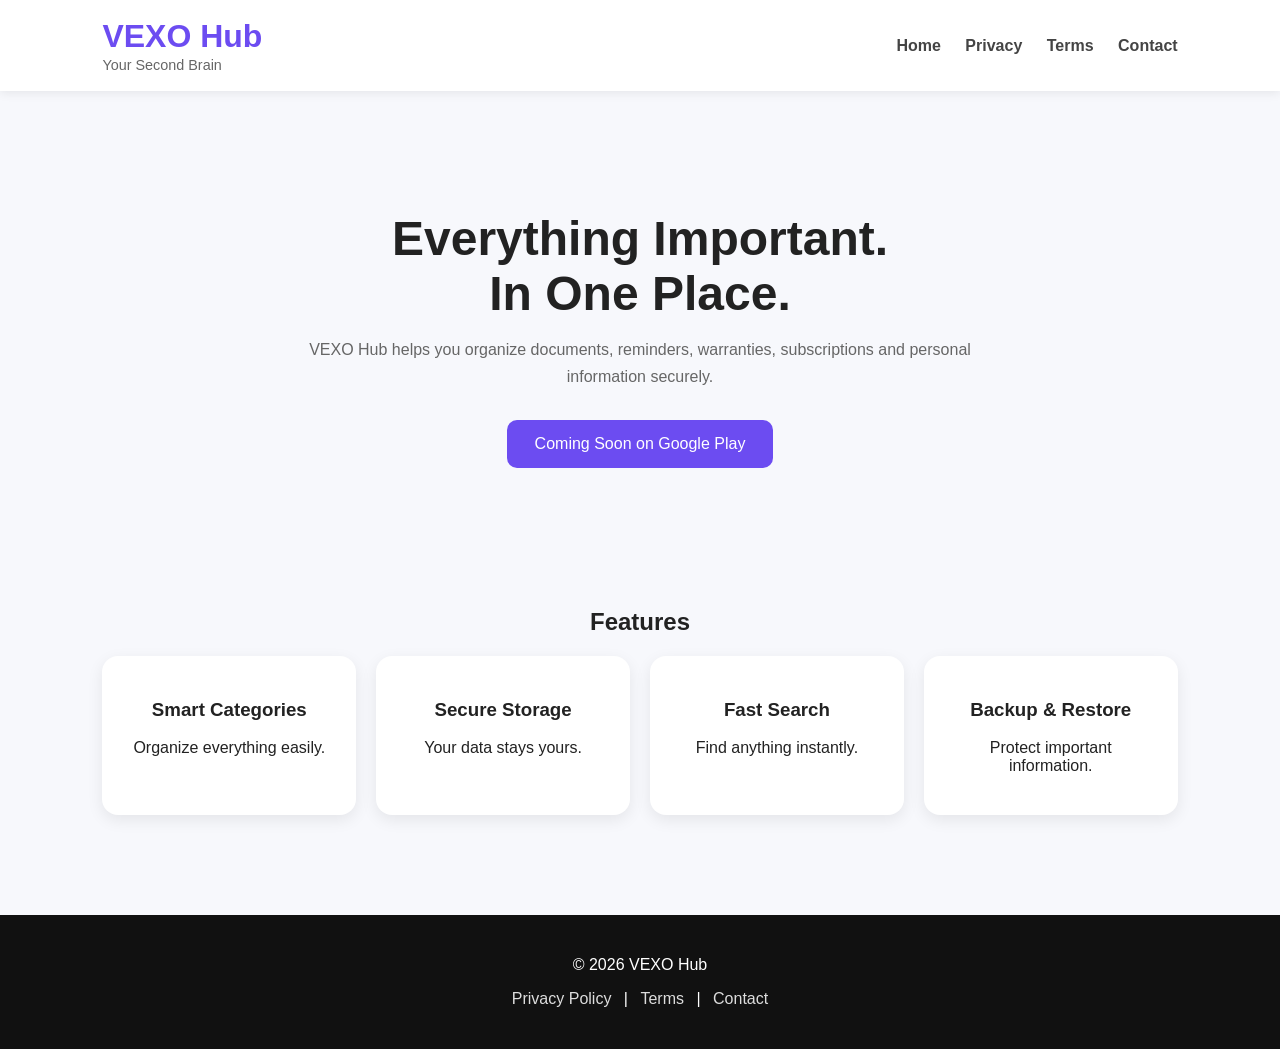
==== index.html @ 318adb02 "Add files via upload" ====
<!DOCTYPE html>
<html lang="en"><head>
<meta charset="UTF-8"><meta name="viewport" content="width=device-width, initial-scale=1.0">
<title>VEXO Hub</title>
<link rel="stylesheet" href="style.css">
</head><body>

<header>
<div class="logo"><h1>VEXO Hub</h1><p>Your Second Brain</p></div>
<nav>
<a href="index.html">Home</a>
<a href="privacy.html">Privacy</a>
<a href="terms.html">Terms</a>
<a href="contact.html">Contact</a>
</nav>
</header>


<section class="hero">
<h2>Everything Important.<br>In One Place.</h2>
<p>VEXO Hub helps you organize documents, reminders, warranties, subscriptions and personal information securely.</p>
<a class="button" href="#">Coming Soon on Google Play</a>
</section>
<section class="features">
<h2 style="text-align:center">Features</h2>
<div class="grid">
<div class="card"><h3>Smart Categories</h3><p>Organize everything easily.</p></div>
<div class="card"><h3>Secure Storage</h3><p>Your data stays yours.</p></div>
<div class="card"><h3>Fast Search</h3><p>Find anything instantly.</p></div>
<div class="card"><h3>Backup & Restore</h3><p>Protect important information.</p></div>
</div>
</section>


<footer>
<p>© 2026 VEXO Hub</p>
<p><a href="privacy.html">Privacy Policy</a> |
<a href="terms.html">Terms</a> |
<a href="contact.html">Contact</a></p>
</footer>

</body></html>
---- style.css ----
*{box-sizing:border-box}body{margin:0;font-family:Arial,sans-serif;background:#f7f8fc;color:#222}
header{display:flex;justify-content:space-between;align-items:center;padding:18px 8%;background:#fff;box-shadow:0 2px 10px rgba(0,0,0,.08);position:sticky;top:0}
.logo h1{margin:0;color:#6C4CF1}.logo p{margin:2px 0 0;color:#666;font-size:.9rem}
nav a{text-decoration:none;color:#444;margin-left:20px;font-weight:bold}
.hero{padding:80px 8%;text-align:center}
.hero h2,.hero h1{font-size:48px;margin-bottom:15px}
.hero p{max-width:720px;margin:auto;line-height:1.7;color:#666}
.button{display:inline-block;margin-top:30px;padding:15px 28px;background:#6C4CF1;color:#fff;text-decoration:none;border-radius:10px}
.features{padding:40px 8%}.grid{display:grid;grid-template-columns:repeat(auto-fit,minmax(220px,1fr));gap:20px}
.card{background:#fff;border-radius:16px;padding:24px;box-shadow:0 5px 16px rgba(0,0,0,.08);text-align:center}
footer{margin-top:60px;background:#111;color:#fff;text-align:center;padding:25px}
footer a{color:#ddd;text-decoration:none;margin:0 8px}
@media(max-width:700px){header{flex-direction:column}.hero h2,.hero h1{font-size:34px}nav{margin-top:10px}}
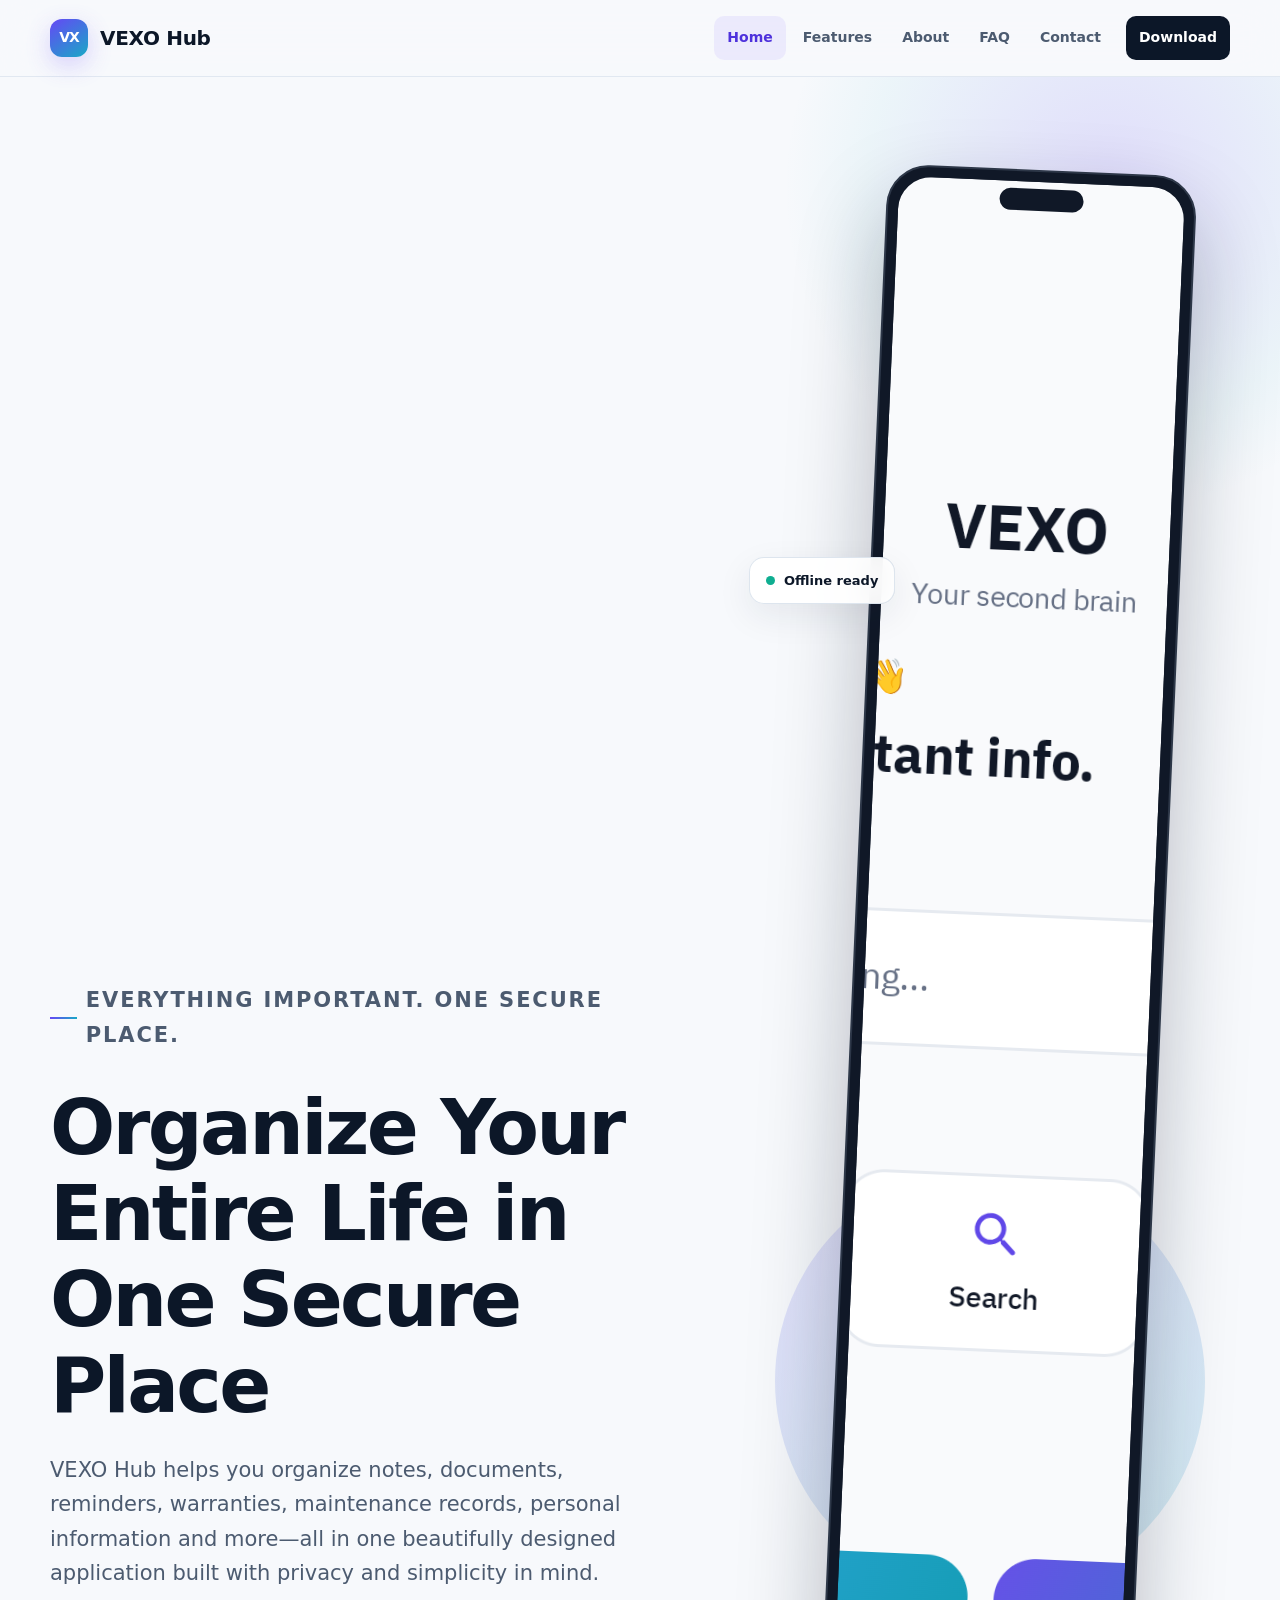
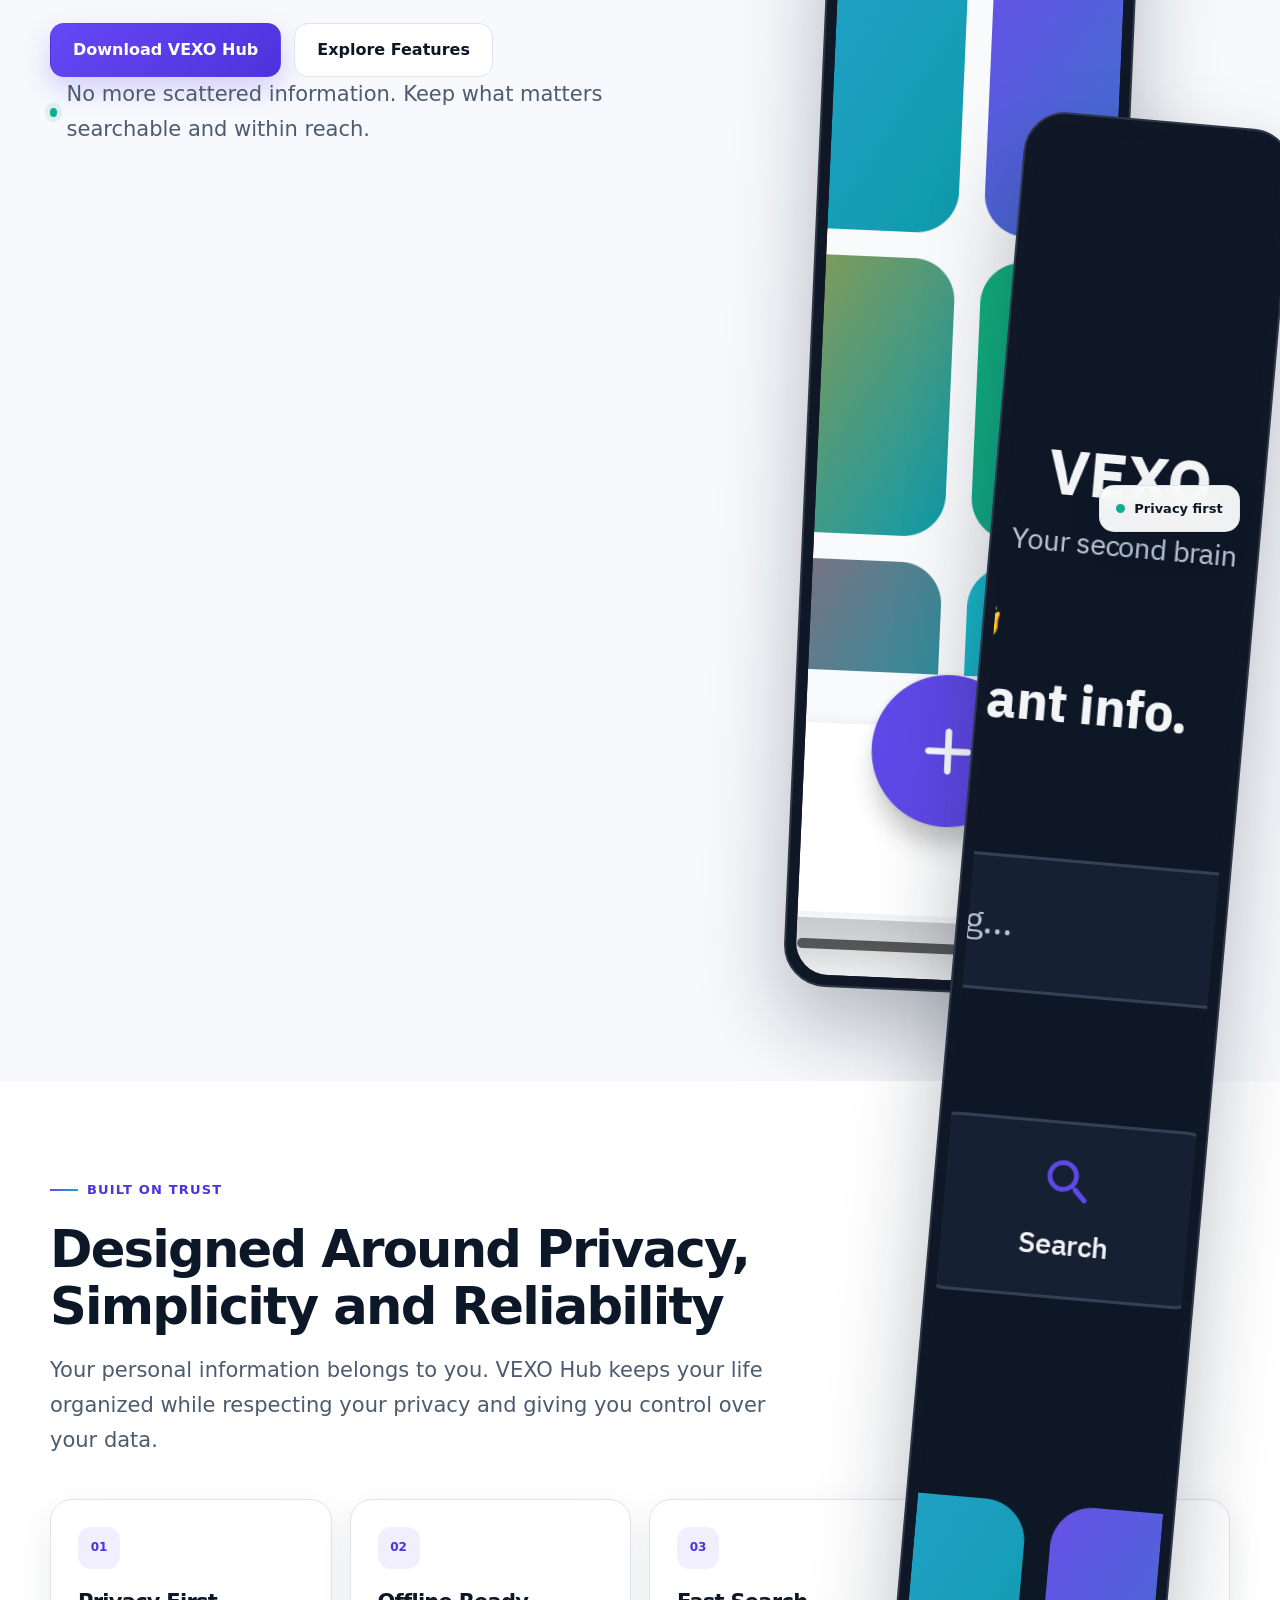
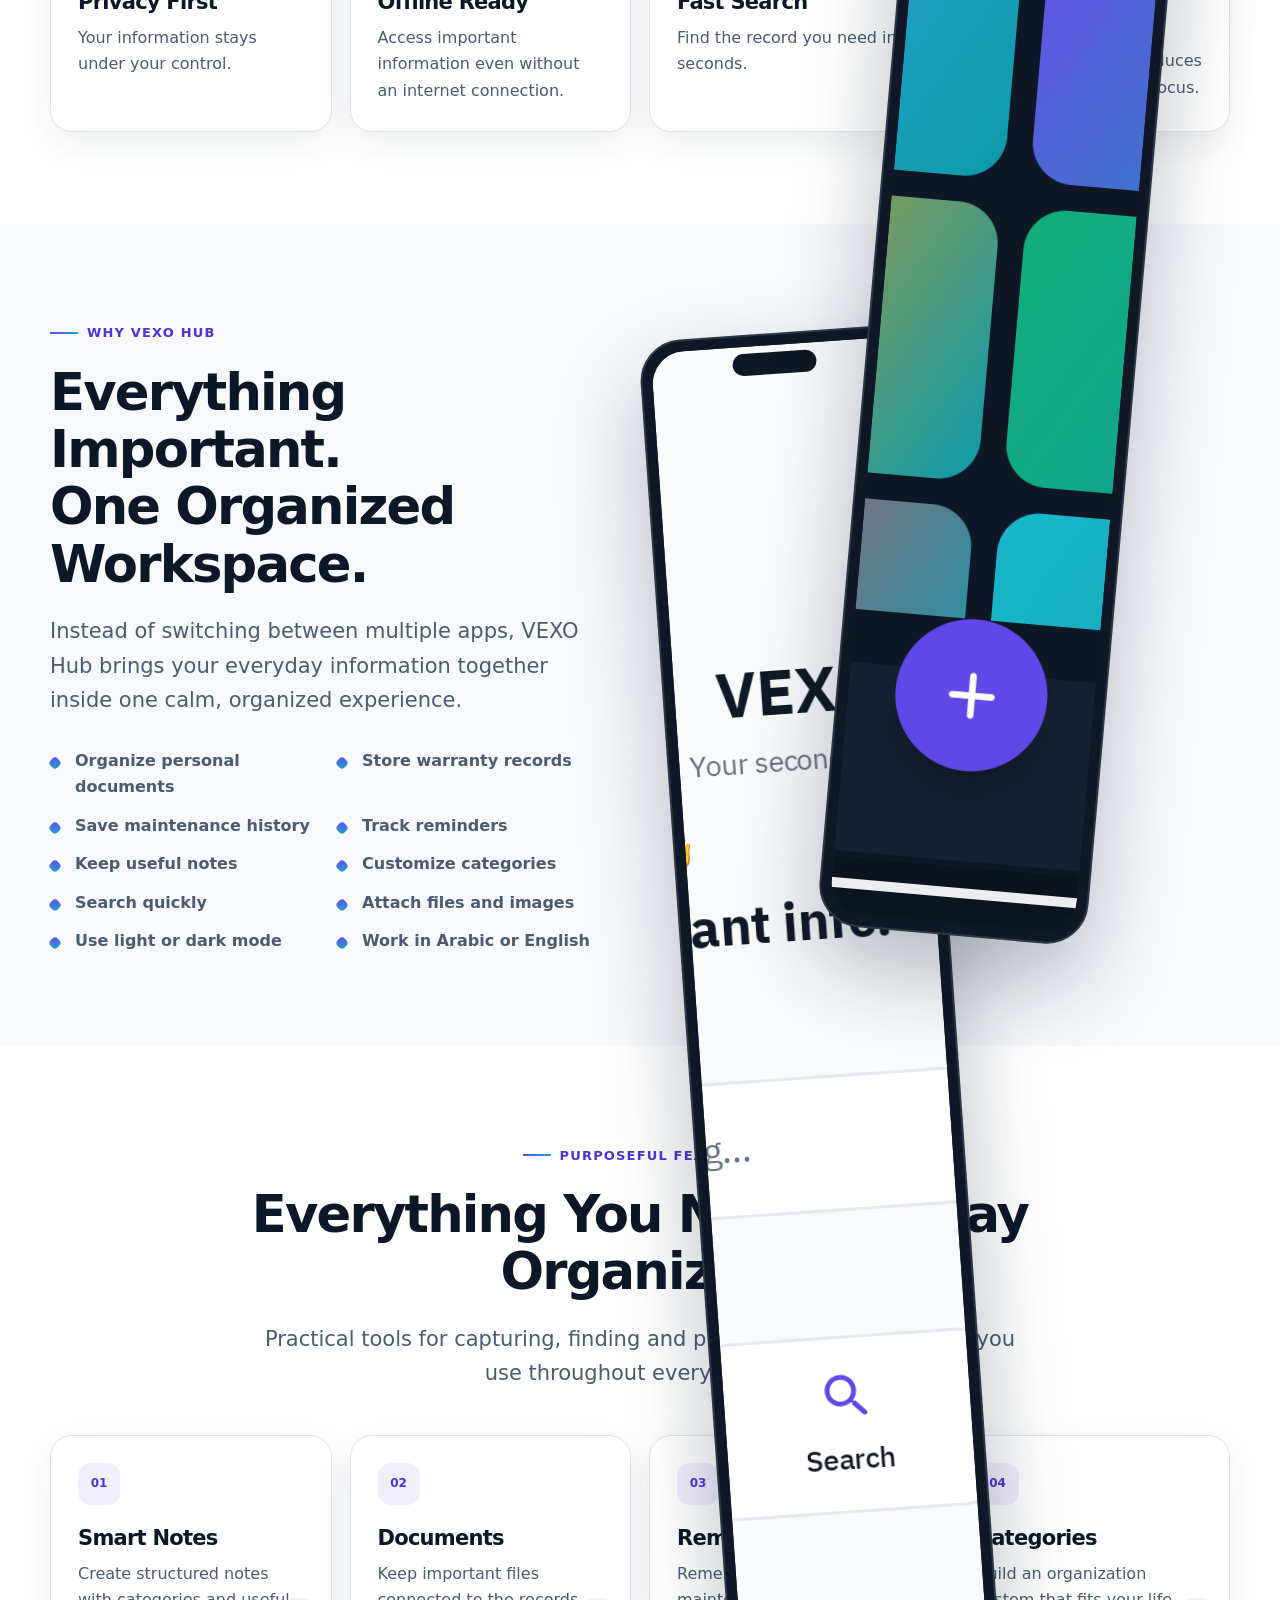
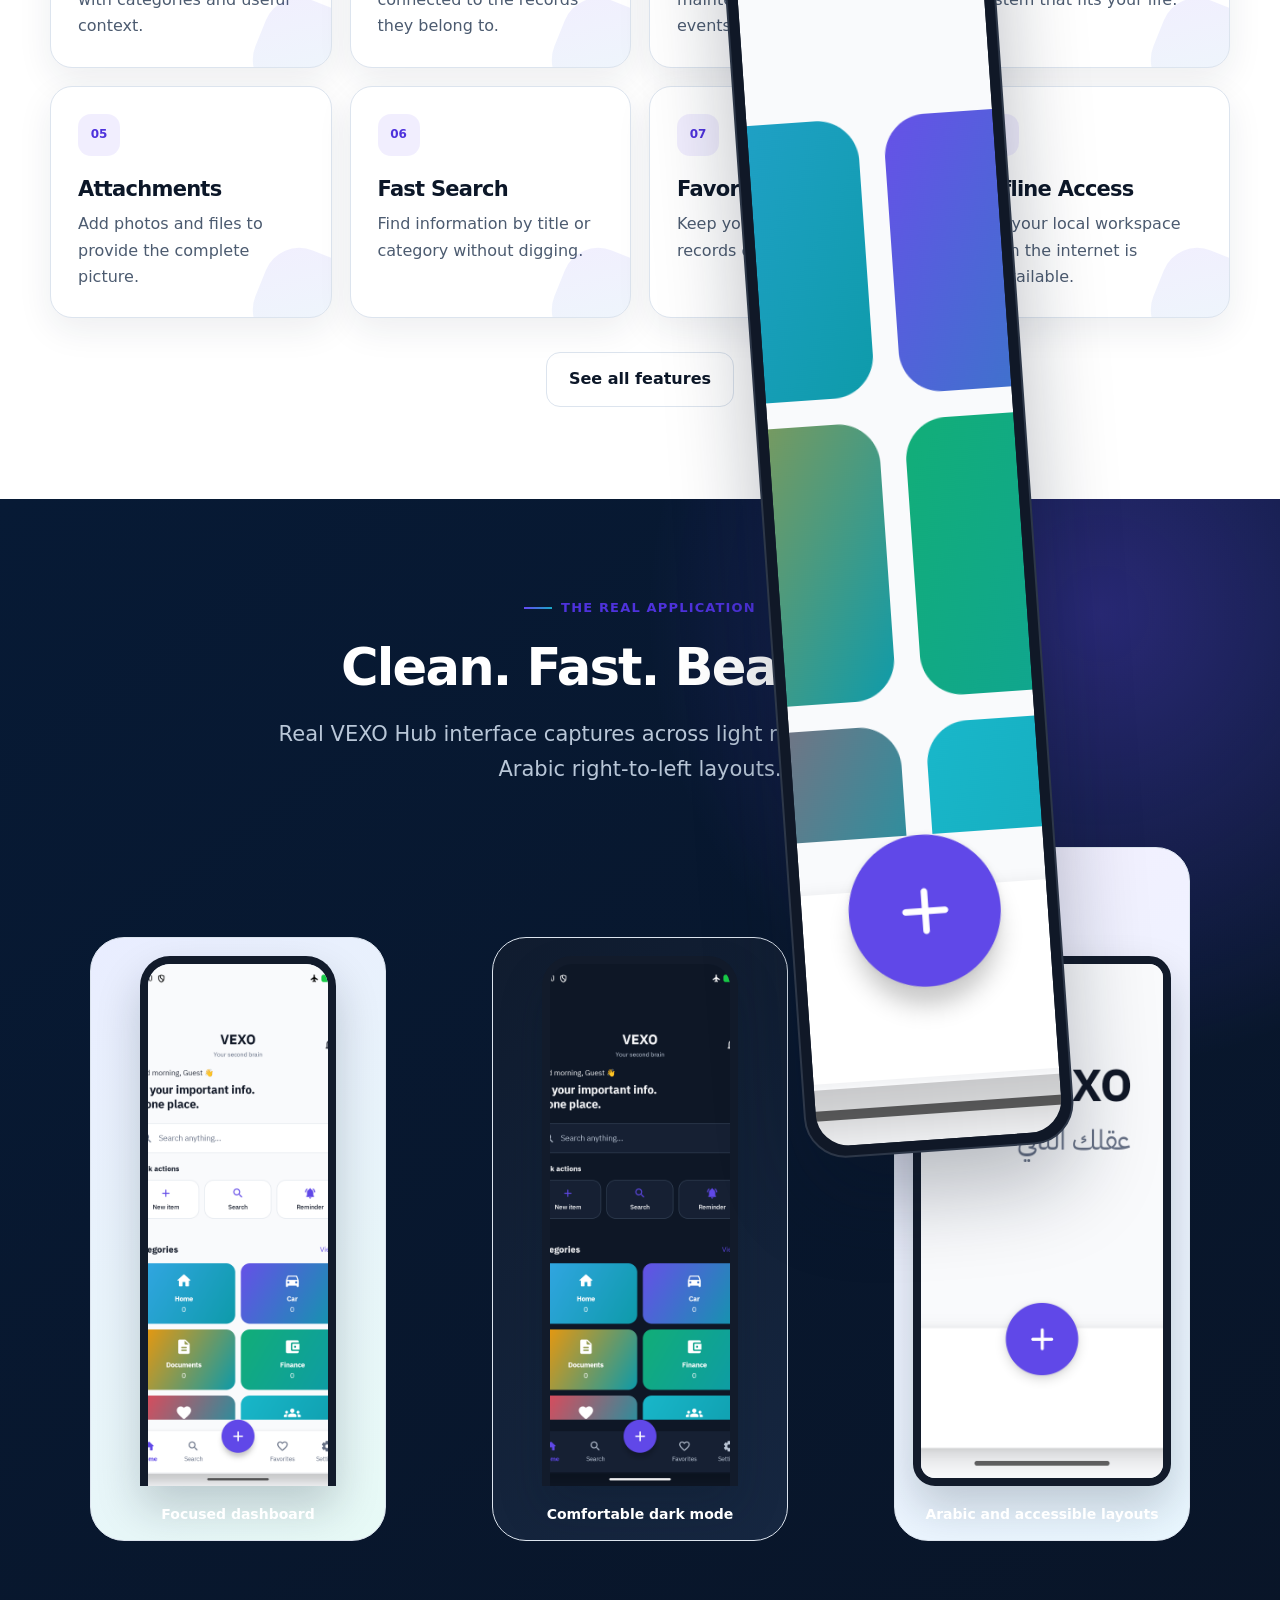
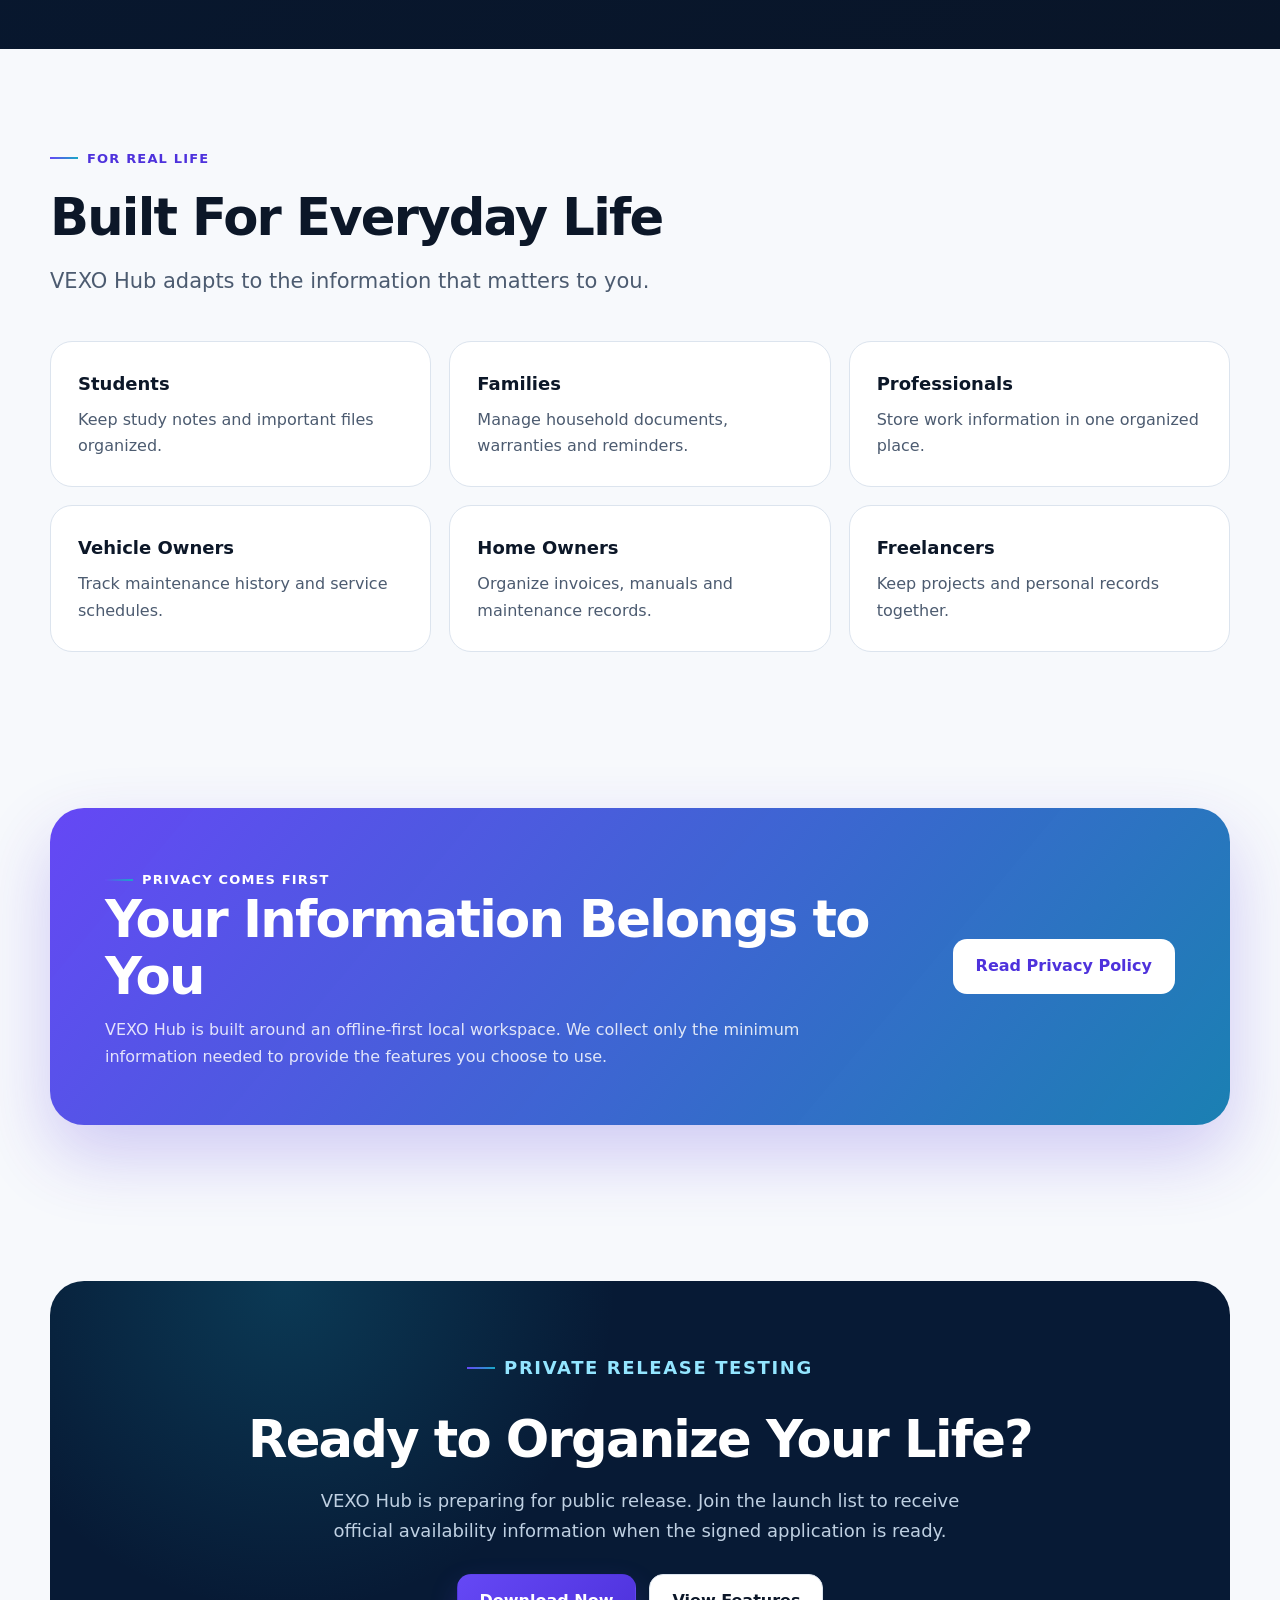
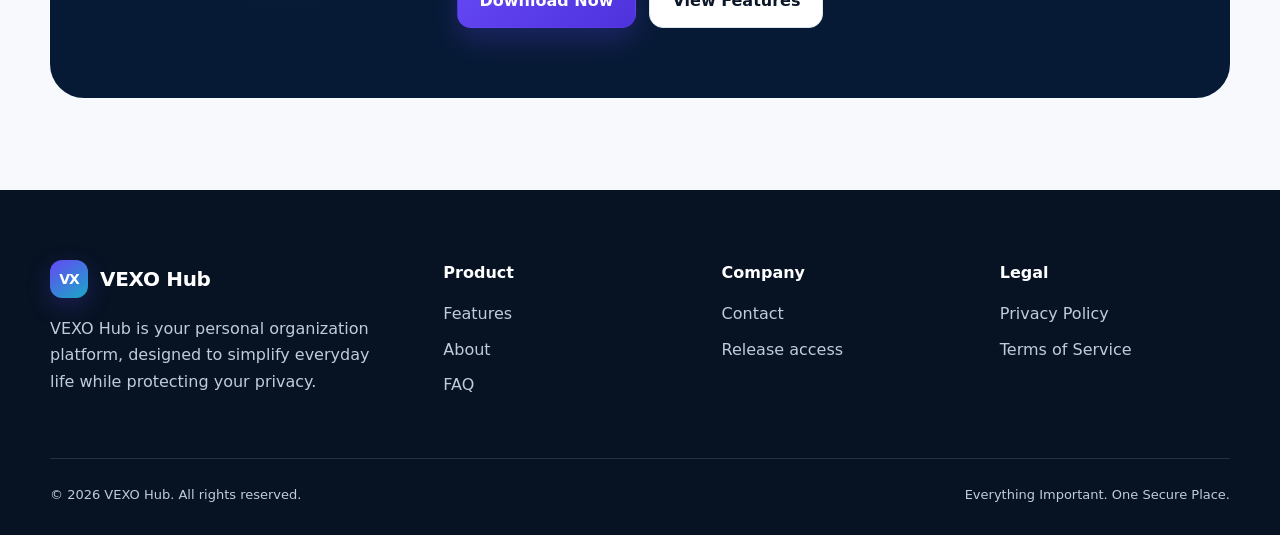
==== commit 00b6381e: "Add files via upload" ====
--- a/index.html
+++ b/index.html
@@ -1,42 +1,243 @@
-<!DOCTYPE html>
-<html lang="en"><head>
-<meta charset="UTF-8"><meta name="viewport" content="width=device-width, initial-scale=1.0">
-<title>VEXO Hub</title>
-<link rel="stylesheet" href="style.css">
-</head><body>
-
-<header>
-<div class="logo"><h1>VEXO Hub</h1><p>Your Second Brain</p></div>
-<nav>
-<a href="index.html">Home</a>
-<a href="privacy.html">Privacy</a>
-<a href="terms.html">Terms</a>
-<a href="contact.html">Contact</a>
-</nav>
-</header>
-
-
-<section class="hero">
-<h2>Everything Important.<br>In One Place.</h2>
-<p>VEXO Hub helps you organize documents, reminders, warranties, subscriptions and personal information securely.</p>
-<a class="button" href="#">Coming Soon on Google Play</a>
-</section>
-<section class="features">
-<h2 style="text-align:center">Features</h2>
-<div class="grid">
-<div class="card"><h3>Smart Categories</h3><p>Organize everything easily.</p></div>
-<div class="card"><h3>Secure Storage</h3><p>Your data stays yours.</p></div>
-<div class="card"><h3>Fast Search</h3><p>Find anything instantly.</p></div>
-<div class="card"><h3>Backup & Restore</h3><p>Protect important information.</p></div>
-</div>
-</section>
-
-
-<footer>
-<p>© 2026 VEXO Hub</p>
-<p><a href="privacy.html">Privacy Policy</a> |
-<a href="terms.html">Terms</a> |
-<a href="contact.html">Contact</a></p>
-</footer>
-
-</body></html>+<!doctype html>
+<html lang="en">
+<head>
+  <meta charset="utf-8">
+  <meta name="viewport" content="width=device-width, initial-scale=1">
+  <title>VEXO Hub | Organize Your Life in One Secure Place</title>
+  <meta name="description" content="Organize notes, reminders, documents, warranties and personal information with VEXO Hub. A modern personal organization application built for privacy, simplicity and productivity.">
+  <meta name="keywords" content="VEXO Hub, personal organizer, notes, documents, reminders, productivity, offline organizer, digital vault, life management, personal information manager">
+  <meta name="theme-color" content="#071a35">
+  <meta property="og:type" content="website">
+  <meta property="og:title" content="VEXO Hub | Everything Important. One Secure Place.">
+  <meta property="og:description" content="A private, offline-first home for your notes, documents, reminders and important life information.">
+  <meta property="og:url" content="https://vexohub.app/">
+  <meta property="og:image" content="https://vexohub.app/images/og.png">
+  <meta property="og:image:alt" content="VEXO Hub — Everything Important. One Secure Place.">
+  <meta name="twitter:card" content="summary_large_image">
+  <link rel="canonical" href="https://vexohub.app/">
+  <link rel="stylesheet" href="css/style.css">
+  <script src="js/script.js" defer></script>
+</head>
+<body>
+  <a class="skip-link" href="#main">Skip to content</a>
+  <header class="site-header">
+    <div class="container nav-wrap">
+      <a class="brand" href="index.html" aria-label="VEXO Hub home">
+        <span class="brand-mark" aria-hidden="true">VX</span>
+        <span class="brand-name">VEXO Hub</span>
+      </a>
+      <button class="menu-toggle" type="button" aria-expanded="false" aria-controls="site-navigation" aria-label="Open navigation">
+        <span></span><span></span><span></span>
+      </button>
+      <nav class="site-nav" id="site-navigation" aria-label="Main navigation">
+        <a href="index.html" aria-current="page">Home</a>
+        <a href="features.html">Features</a>
+        <a href="about.html">About</a>
+        <a href="faq.html">FAQ</a>
+        <a href="contact.html">Contact</a>
+        <a class="nav-cta" href="contact.html#download">Download</a>
+      </nav>
+    </div>
+  </header>
+
+  <main id="main">
+    <section class="hero">
+      <div class="container hero-grid">
+        <div class="hero-copy">
+          <p class="eyebrow">Everything Important. One Secure Place.</p>
+          <h1>Organize Your Entire Life in One Secure Place</h1>
+          <p>VEXO Hub helps you organize notes, documents, reminders, warranties, maintenance records, personal information and more—all in one beautifully designed application built with privacy and simplicity in mind.</p>
+          <div class="button-row">
+            <a class="button button-primary" href="contact.html#download">Download VEXO Hub</a>
+            <a class="button button-secondary" href="features.html">Explore Features</a>
+          </div>
+          <p class="hero-note">No more scattered information. Keep what matters searchable and within reach.</p>
+        </div>
+        <div class="phone-stage" aria-label="VEXO Hub application preview">
+          <div class="floating-chip chip-one">Offline ready</div>
+          <div class="phone">
+            <img src="images/app-dashboard-light.png" alt="VEXO Hub dashboard in light mode" width="1080" height="2400">
+          </div>
+          <div class="floating-chip chip-two">Privacy first</div>
+        </div>
+      </div>
+    </section>
+
+    <section class="section section-white">
+      <div class="container">
+        <div class="section-heading">
+          <div>
+            <p class="eyebrow">Built on trust</p>
+            <h2>Designed Around Privacy, Simplicity and Reliability</h2>
+            <p class="section-lead">Your personal information belongs to you. VEXO Hub keeps your life organized while respecting your privacy and giving you control over your data.</p>
+          </div>
+        </div>
+        <div class="trust-grid">
+          <article class="card">
+            <span class="card-number">01</span>
+            <h3>Privacy First</h3>
+            <p>Your information stays under your control.</p>
+          </article>
+          <article class="card">
+            <span class="card-number">02</span>
+            <h3>Offline Ready</h3>
+            <p>Access important information even without an internet connection.</p>
+          </article>
+          <article class="card">
+            <span class="card-number">03</span>
+            <h3>Fast Search</h3>
+            <p>Find the record you need in seconds.</p>
+          </article>
+          <article class="card">
+            <span class="card-number">04</span>
+            <h3>Beautiful Experience</h3>
+            <p>A minimal interface reduces clutter and helps you focus.</p>
+          </article>
+        </div>
+      </div>
+    </section>
+
+    <section class="section">
+      <div class="container split">
+        <div>
+          <p class="eyebrow">Why VEXO Hub</p>
+          <h2>Everything Important.<br>One Organized Workspace.</h2>
+          <p class="section-lead">Instead of switching between multiple apps, VEXO Hub brings your everyday information together inside one calm, organized experience.</p>
+          <ul class="benefit-list">
+            <li>Organize personal documents</li>
+            <li>Store warranty records</li>
+            <li>Save maintenance history</li>
+            <li>Track reminders</li>
+            <li>Keep useful notes</li>
+            <li>Customize categories</li>
+            <li>Search quickly</li>
+            <li>Attach files and images</li>
+            <li>Use light or dark mode</li>
+            <li>Work in Arabic or English</li>
+          </ul>
+        </div>
+        <div class="screen-pair" aria-label="VEXO Hub light and dark mode previews">
+          <div class="phone">
+            <img src="images/app-dashboard-light.png" alt="VEXO Hub organized categories in light mode" loading="lazy" width="1080" height="2400">
+          </div>
+          <div class="phone">
+            <img src="images/app-dashboard-dark.png" alt="VEXO Hub organized categories in dark mode" loading="lazy" width="1080" height="2400">
+          </div>
+        </div>
+      </div>
+    </section>
+
+    <section class="section section-white" id="features">
+      <div class="container">
+        <div class="centered">
+          <p class="eyebrow">Purposeful features</p>
+          <h2>Everything You Need to Stay Organized</h2>
+          <p class="section-lead">Practical tools for capturing, finding and protecting the information you use throughout everyday life.</p>
+        </div>
+        <div class="feature-grid" style="margin-top: 44px">
+          <article class="card feature-card"><span class="card-number">01</span><h3>Smart Notes</h3><p>Create structured notes with categories and useful context.</p></article>
+          <article class="card feature-card"><span class="card-number">02</span><h3>Documents</h3><p>Keep important files connected to the records they belong to.</p></article>
+          <article class="card feature-card"><span class="card-number">03</span><h3>Reminders</h3><p>Remember renewals, maintenance and important events.</p></article>
+          <article class="card feature-card"><span class="card-number">04</span><h3>Categories</h3><p>Build an organization system that fits your life.</p></article>
+          <article class="card feature-card"><span class="card-number">05</span><h3>Attachments</h3><p>Add photos and files to provide the complete picture.</p></article>
+          <article class="card feature-card"><span class="card-number">06</span><h3>Fast Search</h3><p>Find information by title or category without digging.</p></article>
+          <article class="card feature-card"><span class="card-number">07</span><h3>Favorites</h3><p>Keep your most useful records close at hand.</p></article>
+          <article class="card feature-card"><span class="card-number">08</span><h3>Offline Access</h3><p>Use your local workspace when the internet is unavailable.</p></article>
+        </div>
+        <div class="button-row" style="justify-content:center; margin-top:34px">
+          <a class="button button-secondary" href="features.html">See all features</a>
+        </div>
+      </div>
+    </section>
+
+    <section class="section section-dark">
+      <div class="container">
+        <div class="centered">
+          <p class="eyebrow">The real application</p>
+          <h2>Clean. Fast. Beautiful.</h2>
+          <p class="section-lead">Real VEXO Hub interface captures across light mode, dark mode and Arabic right-to-left layouts.</p>
+        </div>
+        <div class="screens-gallery" style="margin-top:45px">
+          <figure class="screen-card">
+            <img src="images/app-dashboard-light.png" alt="VEXO Hub dashboard with quick actions and organized categories" loading="lazy" width="1080" height="2400">
+            <figcaption class="screen-label">Focused dashboard</figcaption>
+          </figure>
+          <figure class="screen-card">
+            <img src="images/app-dashboard-dark.png" alt="VEXO Hub dashboard in dark mode" loading="lazy" width="1080" height="2400">
+            <figcaption class="screen-label">Comfortable dark mode</figcaption>
+          </figure>
+          <figure class="screen-card landscape">
+            <img src="images/app-arabic-landscape.png" alt="VEXO Hub Arabic interface in landscape orientation with large text" loading="lazy" width="2400" height="1080">
+            <figcaption class="screen-label">Arabic and accessible layouts</figcaption>
+          </figure>
+        </div>
+      </div>
+    </section>
+
+    <section class="section">
+      <div class="container">
+        <div class="section-heading">
+          <div>
+            <p class="eyebrow">For real life</p>
+            <h2>Built For Everyday Life</h2>
+            <p class="section-lead">VEXO Hub adapts to the information that matters to you.</p>
+          </div>
+        </div>
+        <div class="audience-grid">
+          <article class="card audience-card"><strong>Students</strong><p>Keep study notes and important files organized.</p></article>
+          <article class="card audience-card"><strong>Families</strong><p>Manage household documents, warranties and reminders.</p></article>
+          <article class="card audience-card"><strong>Professionals</strong><p>Store work information in one organized place.</p></article>
+          <article class="card audience-card"><strong>Vehicle Owners</strong><p>Track maintenance history and service schedules.</p></article>
+          <article class="card audience-card"><strong>Home Owners</strong><p>Organize invoices, manuals and maintenance records.</p></article>
+          <article class="card audience-card"><strong>Freelancers</strong><p>Keep projects and personal records together.</p></article>
+        </div>
+      </div>
+    </section>
+
+    <section class="section-tight">
+      <div class="container">
+        <div class="privacy-band">
+          <div>
+            <p class="eyebrow" style="color:#fff">Privacy comes first</p>
+            <h2>Your Information Belongs to You</h2>
+            <p>VEXO Hub is built around an offline-first local workspace. We collect only the minimum information needed to provide the features you choose to use.</p>
+          </div>
+          <a class="button" href="privacy.html">Read Privacy Policy</a>
+        </div>
+      </div>
+    </section>
+
+    <section class="section">
+      <div class="container">
+        <div class="cta-panel" id="availability">
+          <p class="eyebrow" style="color:#93e5ff">Private release testing</p>
+          <h2>Ready to Organize Your Life?</h2>
+          <p>VEXO Hub is preparing for public release. Join the launch list to receive official availability information when the signed application is ready.</p>
+          <div class="button-row">
+            <a class="button button-primary" href="contact.html#download">Download Now</a>
+            <a class="button button-secondary" href="features.html">View Features</a>
+          </div>
+        </div>
+      </div>
+    </section>
+  </main>
+
+  <footer class="site-footer">
+    <div class="container">
+      <div class="footer-grid">
+        <div class="footer-brand">
+          <a class="brand" href="index.html"><span class="brand-mark" aria-hidden="true">VX</span><span class="brand-name">VEXO Hub</span></a>
+          <p>VEXO Hub is your personal organization platform, designed to simplify everyday life while protecting your privacy.</p>
+        </div>
+        <div class="footer-col"><strong>Product</strong><a href="features.html">Features</a><a href="about.html">About</a><a href="faq.html">FAQ</a></div>
+        <div class="footer-col"><strong>Company</strong><a href="contact.html">Contact</a><a href="contact.html#download">Release access</a></div>
+        <div class="footer-col"><strong>Legal</strong><a href="privacy.html">Privacy Policy</a><a href="terms.html">Terms of Service</a></div>
+      </div>
+      <div class="footer-bottom">
+        <p>© <span data-current-year>2026</span> VEXO Hub. All rights reserved.</p>
+        <p>Everything Important. One Secure Place.</p>
+      </div>
+    </div>
+  </footer>
+</body>
+</html>
--- a/css/style.css
+++ b/css/style.css
@@ -0,0 +1,1194 @@
+:root {
+  --ink: #0c1728;
+  --ink-soft: #4c5b70;
+  --paper: #f7f9fc;
+  --surface: #ffffff;
+  --surface-soft: #eef3f9;
+  --line: #dce4ee;
+  --violet: #6548f5;
+  --violet-deep: #4e32dc;
+  --cyan: #19a9c6;
+  --teal: #0fae91;
+  --navy: #071a35;
+  --success: #087f6a;
+  --shadow: 0 24px 70px rgba(21, 35, 61, 0.12);
+  --shadow-soft: 0 12px 35px rgba(21, 35, 61, 0.08);
+  --radius-sm: 14px;
+  --radius-md: 22px;
+  --radius-lg: 34px;
+  --max: 1180px;
+}
+
+* {
+  box-sizing: border-box;
+}
+
+html {
+  scroll-behavior: smooth;
+}
+
+body {
+  margin: 0;
+  color: var(--ink);
+  background: var(--paper);
+  font-family: Inter, ui-sans-serif, system-ui, -apple-system, BlinkMacSystemFont, "Segoe UI", sans-serif;
+  line-height: 1.65;
+  -webkit-font-smoothing: antialiased;
+}
+
+body.menu-open {
+  overflow: hidden;
+}
+
+img {
+  display: block;
+  max-width: 100%;
+}
+
+a {
+  color: inherit;
+}
+
+button,
+input,
+textarea,
+select {
+  font: inherit;
+}
+
+:focus-visible {
+  outline: 3px solid rgba(101, 72, 245, 0.38);
+  outline-offset: 4px;
+}
+
+.skip-link {
+  position: fixed;
+  z-index: 1000;
+  top: 10px;
+  left: 10px;
+  padding: 10px 16px;
+  color: #fff;
+  background: var(--navy);
+  border-radius: 10px;
+  transform: translateY(-160%);
+  transition: transform 180ms ease;
+}
+
+.skip-link:focus {
+  transform: translateY(0);
+}
+
+.container {
+  width: min(calc(100% - 40px), var(--max));
+  margin-inline: auto;
+}
+
+.site-header {
+  position: sticky;
+  z-index: 100;
+  top: 0;
+  border-bottom: 1px solid rgba(220, 228, 238, 0.82);
+  background: rgba(247, 249, 252, 0.88);
+  backdrop-filter: blur(18px);
+}
+
+.nav-wrap {
+  display: flex;
+  min-height: 76px;
+  align-items: center;
+  justify-content: space-between;
+  gap: 28px;
+}
+
+.brand {
+  display: inline-flex;
+  align-items: center;
+  gap: 12px;
+  color: var(--ink);
+  font-weight: 850;
+  letter-spacing: -0.02em;
+  text-decoration: none;
+}
+
+.brand-mark {
+  display: grid;
+  width: 38px;
+  height: 38px;
+  place-items: center;
+  color: #fff;
+  background: linear-gradient(145deg, var(--violet), var(--cyan));
+  border-radius: 12px;
+  box-shadow: 0 8px 24px rgba(101, 72, 245, 0.24);
+  font-size: 14px;
+  letter-spacing: -0.08em;
+}
+
+.brand-name {
+  font-size: 20px;
+}
+
+.site-nav {
+  display: flex;
+  align-items: center;
+  gap: 4px;
+}
+
+.site-nav a {
+  padding: 10px 13px;
+  color: var(--ink-soft);
+  border-radius: 10px;
+  font-size: 14px;
+  font-weight: 700;
+  text-decoration: none;
+}
+
+.site-nav a:hover,
+.site-nav a[aria-current="page"] {
+  color: var(--violet-deep);
+  background: rgba(101, 72, 245, 0.08);
+}
+
+.nav-cta {
+  margin-left: 8px;
+  color: #fff !important;
+  background: var(--ink) !important;
+}
+
+.nav-cta:hover {
+  background: var(--violet-deep) !important;
+}
+
+.menu-toggle {
+  display: none;
+  width: 46px;
+  height: 46px;
+  padding: 11px;
+  border: 1px solid var(--line);
+  background: var(--surface);
+  border-radius: 13px;
+  cursor: pointer;
+}
+
+.menu-toggle span {
+  display: block;
+  height: 2px;
+  margin: 5px 0;
+  background: var(--ink);
+  border-radius: 2px;
+  transition: transform 180ms ease, opacity 180ms ease;
+}
+
+.hero {
+  position: relative;
+  overflow: hidden;
+  padding: 92px 0 88px;
+}
+
+.hero::before {
+  position: absolute;
+  z-index: -1;
+  top: -220px;
+  right: -160px;
+  width: 660px;
+  height: 660px;
+  background: radial-gradient(circle, rgba(101, 72, 245, 0.16), rgba(25, 169, 198, 0.05) 52%, transparent 70%);
+  border-radius: 50%;
+  content: "";
+}
+
+.hero-grid {
+  display: grid;
+  align-items: center;
+  grid-template-columns: minmax(0, 1.02fr) minmax(360px, 0.78fr);
+  gap: 70px;
+}
+
+.eyebrow {
+  display: inline-flex;
+  align-items: center;
+  gap: 9px;
+  margin: 0 0 20px;
+  color: var(--violet-deep);
+  font-size: 13px;
+  font-weight: 850;
+  letter-spacing: 0.09em;
+  text-transform: uppercase;
+}
+
+.eyebrow::before {
+  width: 28px;
+  height: 2px;
+  background: linear-gradient(90deg, var(--violet), var(--cyan));
+  content: "";
+}
+
+h1,
+h2,
+h3 {
+  margin-top: 0;
+  line-height: 1.12;
+  letter-spacing: -0.035em;
+}
+
+h1 {
+  max-width: 750px;
+  margin-bottom: 24px;
+  font-size: clamp(48px, 6vw, 78px);
+}
+
+h2 {
+  margin-bottom: 18px;
+  font-size: clamp(34px, 4vw, 52px);
+}
+
+h3 {
+  margin-bottom: 10px;
+  font-size: 21px;
+}
+
+.hero-copy > p,
+.section-lead,
+.page-hero p {
+  max-width: 760px;
+  color: var(--ink-soft);
+  font-size: clamp(18px, 2vw, 21px);
+}
+
+.hero-copy > p {
+  max-width: 680px;
+  margin: 0 0 32px;
+}
+
+.button-row {
+  display: flex;
+  flex-wrap: wrap;
+  gap: 13px;
+}
+
+.button {
+  display: inline-flex;
+  min-height: 52px;
+  align-items: center;
+  justify-content: center;
+  padding: 13px 22px;
+  border: 1px solid transparent;
+  border-radius: 14px;
+  font-weight: 800;
+  text-decoration: none;
+  transition: transform 180ms ease, box-shadow 180ms ease, background 180ms ease;
+}
+
+.button:hover {
+  transform: translateY(-2px);
+}
+
+.button-primary {
+  color: #fff;
+  background: linear-gradient(135deg, var(--violet), var(--violet-deep));
+  box-shadow: 0 12px 28px rgba(101, 72, 245, 0.24);
+}
+
+.button-primary:hover {
+  box-shadow: 0 16px 34px rgba(101, 72, 245, 0.3);
+}
+
+.button-secondary {
+  color: var(--ink);
+  border-color: var(--line);
+  background: var(--surface);
+}
+
+.hero-note {
+  display: flex;
+  align-items: center;
+  gap: 10px;
+  margin-top: 25px;
+  color: var(--ink-soft);
+  font-size: 14px;
+}
+
+.hero-note::before {
+  width: 9px;
+  height: 9px;
+  background: var(--teal);
+  border-radius: 50%;
+  box-shadow: 0 0 0 5px rgba(15, 174, 145, 0.11);
+  content: "";
+}
+
+.phone-stage {
+  position: relative;
+  display: grid;
+  min-height: 610px;
+  place-items: center;
+}
+
+.phone-stage::before,
+.phone-stage::after {
+  position: absolute;
+  border-radius: 50%;
+  content: "";
+}
+
+.phone-stage::before {
+  width: 430px;
+  height: 430px;
+  background: linear-gradient(145deg, rgba(101, 72, 245, 0.15), rgba(25, 169, 198, 0.17));
+}
+
+.phone-stage::after {
+  right: 8%;
+  bottom: 6%;
+  width: 110px;
+  height: 110px;
+  border: 22px solid rgba(15, 174, 145, 0.12);
+}
+
+.phone {
+  position: relative;
+  z-index: 1;
+  width: min(310px, 78vw);
+  padding: 10px;
+  background: #101827;
+  border: 2px solid #2d3748;
+  border-radius: 42px;
+  box-shadow: 0 40px 85px rgba(12, 23, 40, 0.28);
+  transform: rotate(2.5deg);
+}
+
+.phone::before {
+  position: absolute;
+  z-index: 2;
+  top: 17px;
+  left: 50%;
+  width: 84px;
+  height: 22px;
+  background: #101827;
+  border-radius: 20px;
+  content: "";
+  transform: translateX(-50%);
+}
+
+.phone img {
+  width: 100%;
+  aspect-ratio: 9 / 19.6;
+  object-fit: cover;
+  object-position: top;
+  border-radius: 33px;
+}
+
+.floating-chip {
+  position: absolute;
+  z-index: 3;
+  display: flex;
+  align-items: center;
+  gap: 9px;
+  padding: 12px 16px;
+  color: var(--ink);
+  background: rgba(255, 255, 255, 0.94);
+  border: 1px solid rgba(220, 228, 238, 0.95);
+  border-radius: 15px;
+  box-shadow: var(--shadow-soft);
+  font-size: 13px;
+  font-weight: 800;
+  backdrop-filter: blur(12px);
+}
+
+.floating-chip::before {
+  width: 9px;
+  height: 9px;
+  background: var(--teal);
+  border-radius: 50%;
+  content: "";
+}
+
+.chip-one {
+  top: 16%;
+  left: 0;
+}
+
+.chip-two {
+  right: -2%;
+  bottom: 19%;
+}
+
+.section {
+  padding: 92px 0;
+}
+
+.section-tight {
+  padding: 64px 0;
+}
+
+.section-white {
+  background: var(--surface);
+}
+
+.section-dark {
+  color: #fff;
+  background:
+    radial-gradient(circle at 86% 10%, rgba(101, 72, 245, 0.35), transparent 30%),
+    linear-gradient(145deg, #071a35, #091528);
+}
+
+.section-dark .section-lead,
+.section-dark .muted {
+  color: #b9c7d8;
+}
+
+.section-heading {
+  display: flex;
+  align-items: end;
+  justify-content: space-between;
+  gap: 40px;
+  margin-bottom: 42px;
+}
+
+.section-heading > div {
+  max-width: 760px;
+}
+
+.section-heading .section-lead {
+  margin: 0;
+}
+
+.centered {
+  max-width: 800px;
+  margin-inline: auto;
+  text-align: center;
+}
+
+.centered .section-lead {
+  margin-inline: auto;
+}
+
+.trust-grid,
+.feature-grid,
+.audience-grid,
+.value-grid {
+  display: grid;
+  grid-template-columns: repeat(4, minmax(0, 1fr));
+  gap: 18px;
+}
+
+.card {
+  padding: 27px;
+  background: var(--surface);
+  border: 1px solid var(--line);
+  border-radius: var(--radius-md);
+  box-shadow: var(--shadow-soft);
+}
+
+.card p {
+  margin: 0;
+  color: var(--ink-soft);
+}
+
+.card-number {
+  display: inline-flex;
+  width: 42px;
+  height: 42px;
+  align-items: center;
+  justify-content: center;
+  margin-bottom: 22px;
+  color: var(--violet-deep);
+  background: rgba(101, 72, 245, 0.09);
+  border-radius: 13px;
+  font-size: 12px;
+  font-weight: 900;
+}
+
+.split {
+  display: grid;
+  align-items: center;
+  grid-template-columns: repeat(2, minmax(0, 1fr));
+  gap: 76px;
+}
+
+.benefit-list {
+  display: grid;
+  margin: 30px 0 0;
+  padding: 0;
+  grid-template-columns: repeat(2, minmax(0, 1fr));
+  gap: 12px 22px;
+  list-style: none;
+}
+
+.benefit-list li {
+  position: relative;
+  padding-left: 25px;
+  color: var(--ink-soft);
+  font-weight: 700;
+}
+
+.benefit-list li::before {
+  position: absolute;
+  top: 0.63em;
+  left: 0;
+  width: 10px;
+  height: 10px;
+  background: linear-gradient(135deg, var(--violet), var(--cyan));
+  border-radius: 4px;
+  content: "";
+  transform: rotate(45deg);
+}
+
+.screen-pair {
+  position: relative;
+  min-height: 610px;
+}
+
+.screen-pair .phone {
+  position: absolute;
+  width: 270px;
+}
+
+.screen-pair .phone:first-child {
+  top: 0;
+  left: 8%;
+  transform: rotate(-4deg);
+}
+
+.screen-pair .phone:last-child {
+  right: 7%;
+  bottom: 0;
+  transform: rotate(5deg);
+}
+
+.feature-grid {
+  grid-template-columns: repeat(4, minmax(0, 1fr));
+}
+
+.feature-card {
+  position: relative;
+  overflow: hidden;
+  min-height: 215px;
+}
+
+.feature-card::after {
+  position: absolute;
+  right: -26px;
+  bottom: -35px;
+  width: 100px;
+  height: 100px;
+  background: linear-gradient(145deg, rgba(101, 72, 245, 0.09), rgba(25, 169, 198, 0.08));
+  border-radius: 36px;
+  content: "";
+  transform: rotate(22deg);
+}
+
+.screens-gallery {
+  display: grid;
+  align-items: end;
+  grid-template-columns: repeat(3, minmax(0, 1fr));
+  gap: 26px;
+}
+
+.screen-card {
+  padding: 18px 18px 0;
+  overflow: hidden;
+  background: linear-gradient(145deg, #e9edff, #e7faf6);
+  border: 1px solid var(--line);
+  border-radius: var(--radius-lg);
+}
+
+.screen-card:nth-child(2) {
+  background: linear-gradient(145deg, #101c2f, #162741);
+}
+
+.screen-card:nth-child(3) {
+  background: linear-gradient(145deg, #f3efff, #e9f7ff);
+}
+
+.screen-card img {
+  width: 76%;
+  max-height: 530px;
+  margin-inline: auto;
+  object-fit: cover;
+  object-position: top;
+  border: 8px solid #121b2b;
+  border-bottom: 0;
+  border-radius: 30px 30px 0 0;
+  box-shadow: 0 22px 45px rgba(12, 23, 40, 0.2);
+}
+
+.screen-card.landscape img {
+  width: 100%;
+  margin-top: 90px;
+  border-bottom: 8px solid #121b2b;
+  border-radius: 22px;
+}
+
+.screen-label {
+  display: block;
+  margin: 17px 0 14px;
+  font-size: 14px;
+  font-weight: 850;
+  text-align: center;
+}
+
+.audience-grid {
+  grid-template-columns: repeat(3, minmax(0, 1fr));
+}
+
+.audience-card {
+  box-shadow: none;
+}
+
+.audience-card strong {
+  display: block;
+  margin-bottom: 8px;
+  font-size: 18px;
+}
+
+.privacy-band {
+  display: grid;
+  align-items: center;
+  padding: 55px;
+  color: #fff;
+  background:
+    linear-gradient(130deg, rgba(101, 72, 245, 0.98), rgba(23, 130, 175, 0.96)),
+    var(--violet);
+  border-radius: var(--radius-lg);
+  grid-template-columns: 1fr auto;
+  gap: 50px;
+  box-shadow: 0 30px 70px rgba(78, 50, 220, 0.24);
+}
+
+.privacy-band h2 {
+  margin-bottom: 12px;
+}
+
+.privacy-band p {
+  max-width: 700px;
+  margin: 0;
+  color: rgba(255, 255, 255, 0.84);
+}
+
+.privacy-band .button {
+  color: var(--violet-deep);
+  background: #fff;
+}
+
+.cta-panel {
+  padding: 70px 50px;
+  color: #fff;
+  background:
+    radial-gradient(circle at 20% 0, rgba(25, 169, 198, 0.22), transparent 32%),
+    var(--navy);
+  border-radius: var(--radius-lg);
+  text-align: center;
+}
+
+.cta-panel p {
+  max-width: 680px;
+  margin: 0 auto 28px;
+  color: #bfd0e2;
+  font-size: 18px;
+}
+
+.cta-panel .button-row {
+  justify-content: center;
+}
+
+.page-hero {
+  padding: 95px 0 70px;
+  text-align: center;
+}
+
+.page-hero h1 {
+  max-width: 900px;
+  margin-inline: auto;
+  font-size: clamp(44px, 6vw, 68px);
+}
+
+.page-hero p {
+  margin-inline: auto;
+}
+
+.breadcrumb {
+  margin-bottom: 22px;
+  color: var(--violet-deep);
+  font-size: 13px;
+  font-weight: 850;
+  letter-spacing: 0.08em;
+  text-transform: uppercase;
+}
+
+.content-shell {
+  display: grid;
+  align-items: start;
+  grid-template-columns: 240px minmax(0, 1fr);
+  gap: 52px;
+}
+
+.toc {
+  position: sticky;
+  top: 105px;
+  padding: 22px;
+  background: var(--surface);
+  border: 1px solid var(--line);
+  border-radius: var(--radius-md);
+}
+
+.toc strong {
+  display: block;
+  margin-bottom: 12px;
+}
+
+.toc a {
+  display: block;
+  padding: 7px 0;
+  color: var(--ink-soft);
+  font-size: 14px;
+  text-decoration: none;
+}
+
+.toc a:hover {
+  color: var(--violet-deep);
+}
+
+.prose {
+  max-width: 820px;
+}
+
+.prose h2 {
+  margin-top: 52px;
+  font-size: 32px;
+  scroll-margin-top: 110px;
+}
+
+.prose h2:first-child {
+  margin-top: 0;
+}
+
+.prose h3 {
+  margin-top: 32px;
+}
+
+.prose p,
+.prose li {
+  color: var(--ink-soft);
+}
+
+.prose a {
+  color: var(--violet-deep);
+  font-weight: 700;
+}
+
+.prose .notice {
+  margin: 30px 0;
+  padding: 22px 24px;
+  color: var(--ink);
+  background: rgba(101, 72, 245, 0.08);
+  border-left: 4px solid var(--violet);
+  border-radius: 0 var(--radius-sm) var(--radius-sm) 0;
+}
+
+.feature-detail-grid {
+  display: grid;
+  grid-template-columns: repeat(2, minmax(0, 1fr));
+  gap: 22px;
+}
+
+.feature-detail {
+  min-height: 250px;
+}
+
+.feature-detail .tag {
+  display: inline-block;
+  margin-bottom: 42px;
+  padding: 6px 10px;
+  color: var(--violet-deep);
+  background: rgba(101, 72, 245, 0.08);
+  border-radius: 8px;
+  font-size: 12px;
+  font-weight: 850;
+  text-transform: uppercase;
+}
+
+.faq-list {
+  max-width: 850px;
+  margin-inline: auto;
+}
+
+.faq-item {
+  margin-bottom: 13px;
+  overflow: hidden;
+  background: var(--surface);
+  border: 1px solid var(--line);
+  border-radius: 17px;
+}
+
+.faq-question {
+  display: flex;
+  width: 100%;
+  align-items: center;
+  justify-content: space-between;
+  gap: 20px;
+  padding: 22px 24px;
+  color: var(--ink);
+  border: 0;
+  background: transparent;
+  font-weight: 800;
+  text-align: left;
+  cursor: pointer;
+}
+
+.faq-question::after {
+  color: var(--violet);
+  content: "+";
+  font-size: 24px;
+  font-weight: 500;
+}
+
+.faq-question[aria-expanded="true"]::after {
+  content: "−";
+}
+
+.faq-answer {
+  padding: 0 24px 22px;
+  color: var(--ink-soft);
+}
+
+.faq-answer[hidden] {
+  display: none;
+}
+
+.contact-grid {
+  display: grid;
+  grid-template-columns: repeat(3, minmax(0, 1fr));
+  gap: 20px;
+}
+
+.contact-card {
+  display: block;
+  min-height: 230px;
+  color: inherit;
+  text-decoration: none;
+}
+
+.contact-card:hover {
+  border-color: rgba(101, 72, 245, 0.4);
+  transform: translateY(-3px);
+}
+
+.contact-card .card-number {
+  width: auto;
+  padding-inline: 12px;
+}
+
+.contact-card span {
+  display: block;
+  margin-top: 24px;
+  color: var(--violet-deep);
+  font-weight: 800;
+}
+
+.status-panel {
+  padding: 32px;
+  background: linear-gradient(145deg, #e8faf6, #edf3ff);
+  border: 1px solid #cfe5df;
+  border-radius: var(--radius-md);
+}
+
+.status-panel strong {
+  color: var(--success);
+}
+
+.site-footer {
+  padding: 70px 0 30px;
+  color: #c0ccda;
+  background: #071323;
+}
+
+.footer-grid {
+  display: grid;
+  padding-bottom: 50px;
+  grid-template-columns: 1.5fr repeat(3, 1fr);
+  gap: 48px;
+}
+
+.footer-brand .brand {
+  margin-bottom: 18px;
+  color: #fff;
+}
+
+.footer-brand p {
+  max-width: 360px;
+  margin: 0;
+}
+
+.footer-col strong {
+  display: block;
+  margin-bottom: 15px;
+  color: #fff;
+}
+
+.footer-col a {
+  display: block;
+  margin: 9px 0;
+  color: #c0ccda;
+  text-decoration: none;
+}
+
+.footer-col a:hover {
+  color: #fff;
+}
+
+.footer-bottom {
+  display: flex;
+  padding-top: 25px;
+  border-top: 1px solid rgba(255, 255, 255, 0.12);
+  align-items: center;
+  justify-content: space-between;
+  gap: 20px;
+  font-size: 13px;
+}
+
+.footer-bottom p {
+  margin: 0;
+}
+
+.error-page {
+  display: grid;
+  min-height: calc(100vh - 76px);
+  place-items: center;
+  padding: 70px 20px;
+  text-align: center;
+}
+
+.error-code {
+  display: block;
+  color: var(--violet);
+  font-size: clamp(110px, 22vw, 230px);
+  font-weight: 900;
+  line-height: 0.9;
+  letter-spacing: -0.09em;
+}
+
+.muted {
+  color: var(--ink-soft);
+}
+
+@media (max-width: 1020px) {
+  .site-nav {
+    position: fixed;
+    top: 77px;
+    right: 0;
+    left: 0;
+    display: none;
+    max-height: calc(100vh - 77px);
+    padding: 20px;
+    overflow-y: auto;
+    background: var(--paper);
+    border-bottom: 1px solid var(--line);
+    box-shadow: var(--shadow-soft);
+  }
+
+  .site-nav.open {
+    display: grid;
+  }
+
+  .site-nav a {
+    padding: 14px;
+  }
+
+  .nav-cta {
+    margin: 8px 0 0;
+    text-align: center;
+  }
+
+  .menu-toggle {
+    display: block;
+  }
+
+  .menu-toggle[aria-expanded="true"] span:nth-child(1) {
+    transform: translateY(7px) rotate(45deg);
+  }
+
+  .menu-toggle[aria-expanded="true"] span:nth-child(2) {
+    opacity: 0;
+  }
+
+  .menu-toggle[aria-expanded="true"] span:nth-child(3) {
+    transform: translateY(-7px) rotate(-45deg);
+  }
+
+  .hero-grid,
+  .split {
+    grid-template-columns: 1fr;
+  }
+
+  .hero-grid {
+    gap: 35px;
+  }
+
+  .hero-copy {
+    text-align: center;
+  }
+
+  .hero-copy > p,
+  .hero-copy h1 {
+    margin-inline: auto;
+  }
+
+  .hero-copy .button-row,
+  .hero-note {
+    justify-content: center;
+  }
+
+  .phone-stage {
+    min-height: 570px;
+  }
+
+  .trust-grid,
+  .feature-grid {
+    grid-template-columns: repeat(2, minmax(0, 1fr));
+  }
+
+  .footer-grid {
+    grid-template-columns: 1.5fr repeat(2, 1fr);
+  }
+
+  .footer-brand {
+    grid-column: 1 / -1;
+  }
+}
+
+@media (max-width: 760px) {
+  .container {
+    width: min(calc(100% - 28px), var(--max));
+  }
+
+  .hero {
+    padding: 65px 0 55px;
+  }
+
+  h1 {
+    font-size: clamp(42px, 14vw, 62px);
+  }
+
+  .section {
+    padding: 68px 0;
+  }
+
+  .section-heading {
+    display: block;
+    margin-bottom: 30px;
+  }
+
+  .trust-grid,
+  .feature-grid,
+  .audience-grid,
+  .value-grid,
+  .feature-detail-grid,
+  .contact-grid,
+  .screens-gallery {
+    grid-template-columns: 1fr;
+  }
+
+  .benefit-list {
+    grid-template-columns: 1fr;
+  }
+
+  .phone-stage {
+    min-height: 525px;
+  }
+
+  .floating-chip {
+    display: none;
+  }
+
+  .screen-pair {
+    min-height: 540px;
+  }
+
+  .screen-pair .phone {
+    width: 235px;
+  }
+
+  .privacy-band {
+    padding: 35px 26px;
+    grid-template-columns: 1fr;
+    gap: 24px;
+  }
+
+  .cta-panel {
+    padding: 48px 24px;
+  }
+
+  .content-shell {
+    grid-template-columns: 1fr;
+  }
+
+  .toc {
+    position: static;
+  }
+
+  .page-hero {
+    padding: 65px 0 48px;
+  }
+
+  .footer-grid {
+    grid-template-columns: 1fr 1fr;
+    gap: 36px 25px;
+  }
+
+  .footer-brand {
+    grid-column: 1 / -1;
+  }
+
+  .footer-bottom {
+    display: block;
+  }
+
+  .footer-bottom p + p {
+    margin-top: 8px;
+  }
+}
+
+@media (max-width: 480px) {
+  .brand-name {
+    font-size: 18px;
+  }
+
+  .button-row {
+    display: grid;
+  }
+
+  .button {
+    width: 100%;
+  }
+
+  .phone {
+    width: 260px;
+  }
+
+  .screen-pair .phone {
+    width: 205px;
+  }
+
+  .screen-pair .phone:first-child {
+    left: 0;
+  }
+
+  .screen-pair .phone:last-child {
+    right: 0;
+  }
+
+  .footer-grid {
+    grid-template-columns: 1fr;
+  }
+}
+
+@media (prefers-reduced-motion: reduce) {
+  *,
+  *::before,
+  *::after {
+    scroll-behavior: auto !important;
+    transition-duration: 0.01ms !important;
+    animation-duration: 0.01ms !important;
+    animation-iteration-count: 1 !important;
+  }
+}
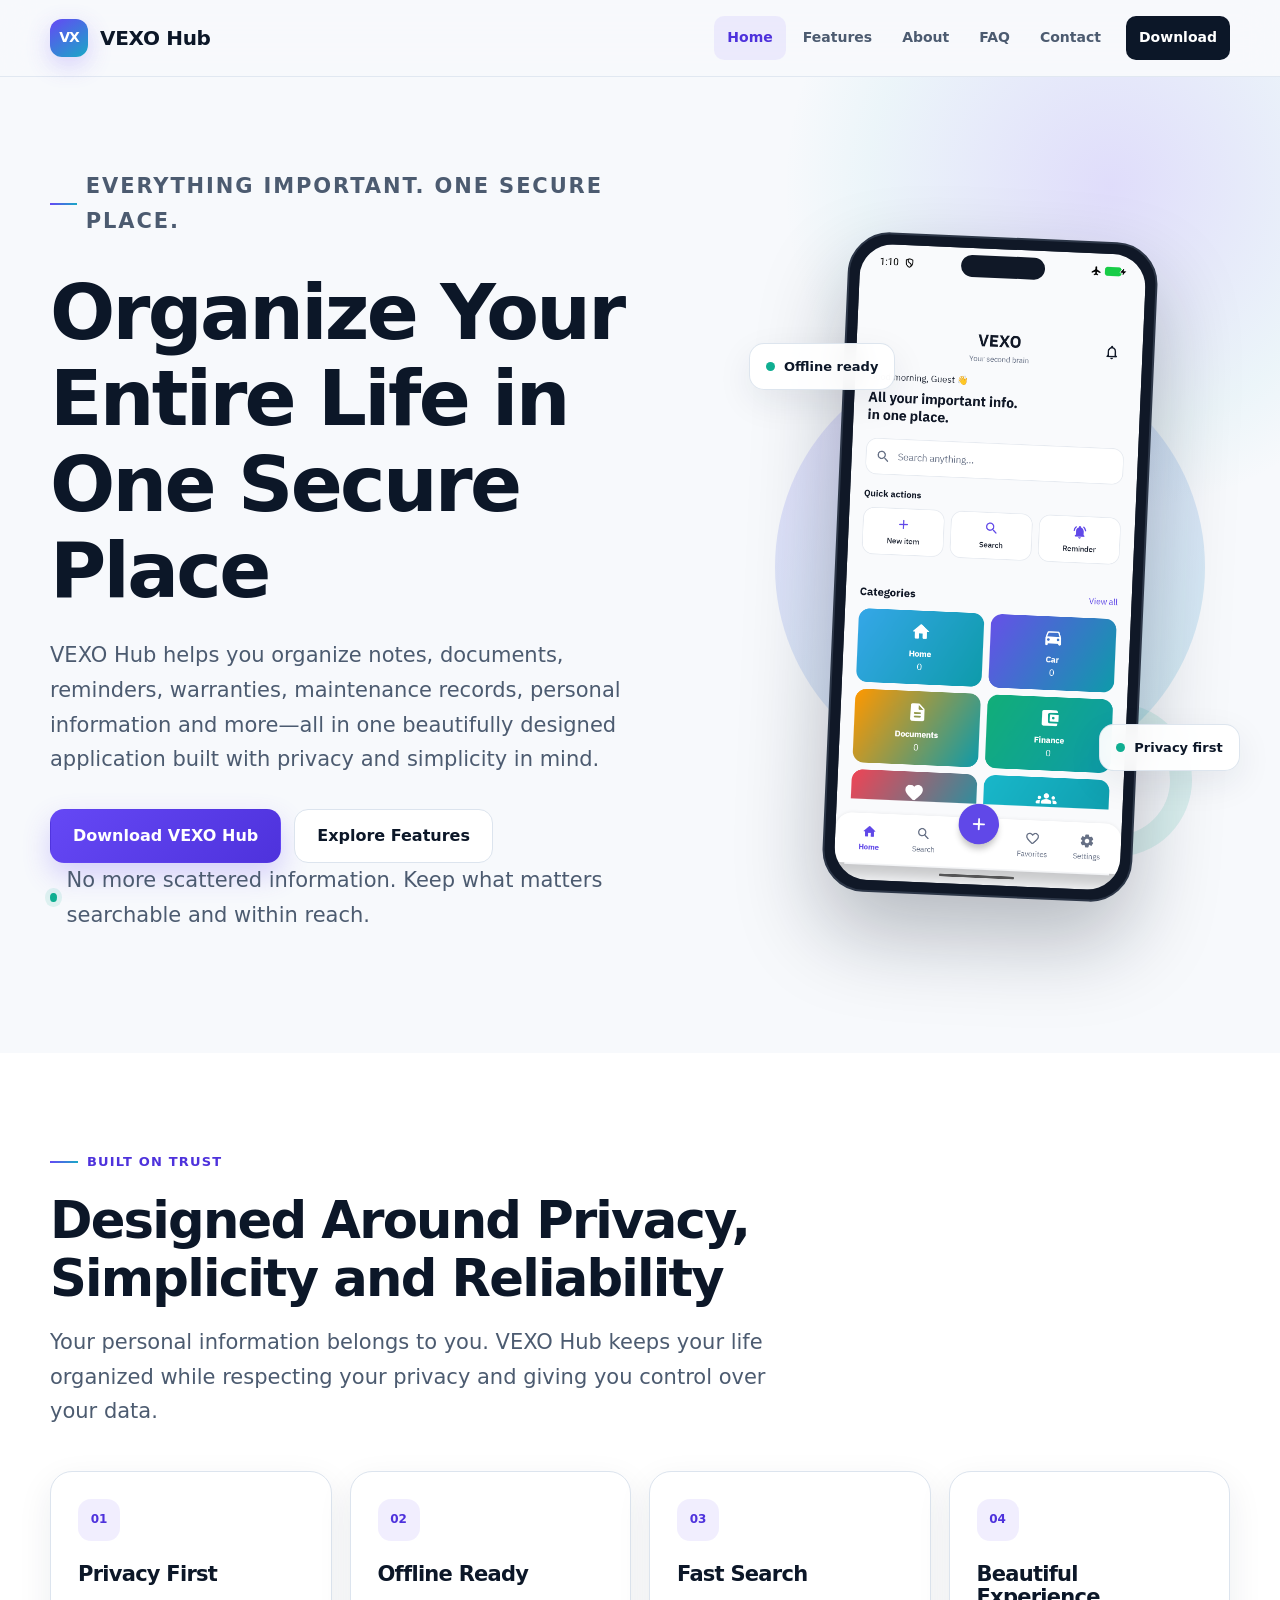
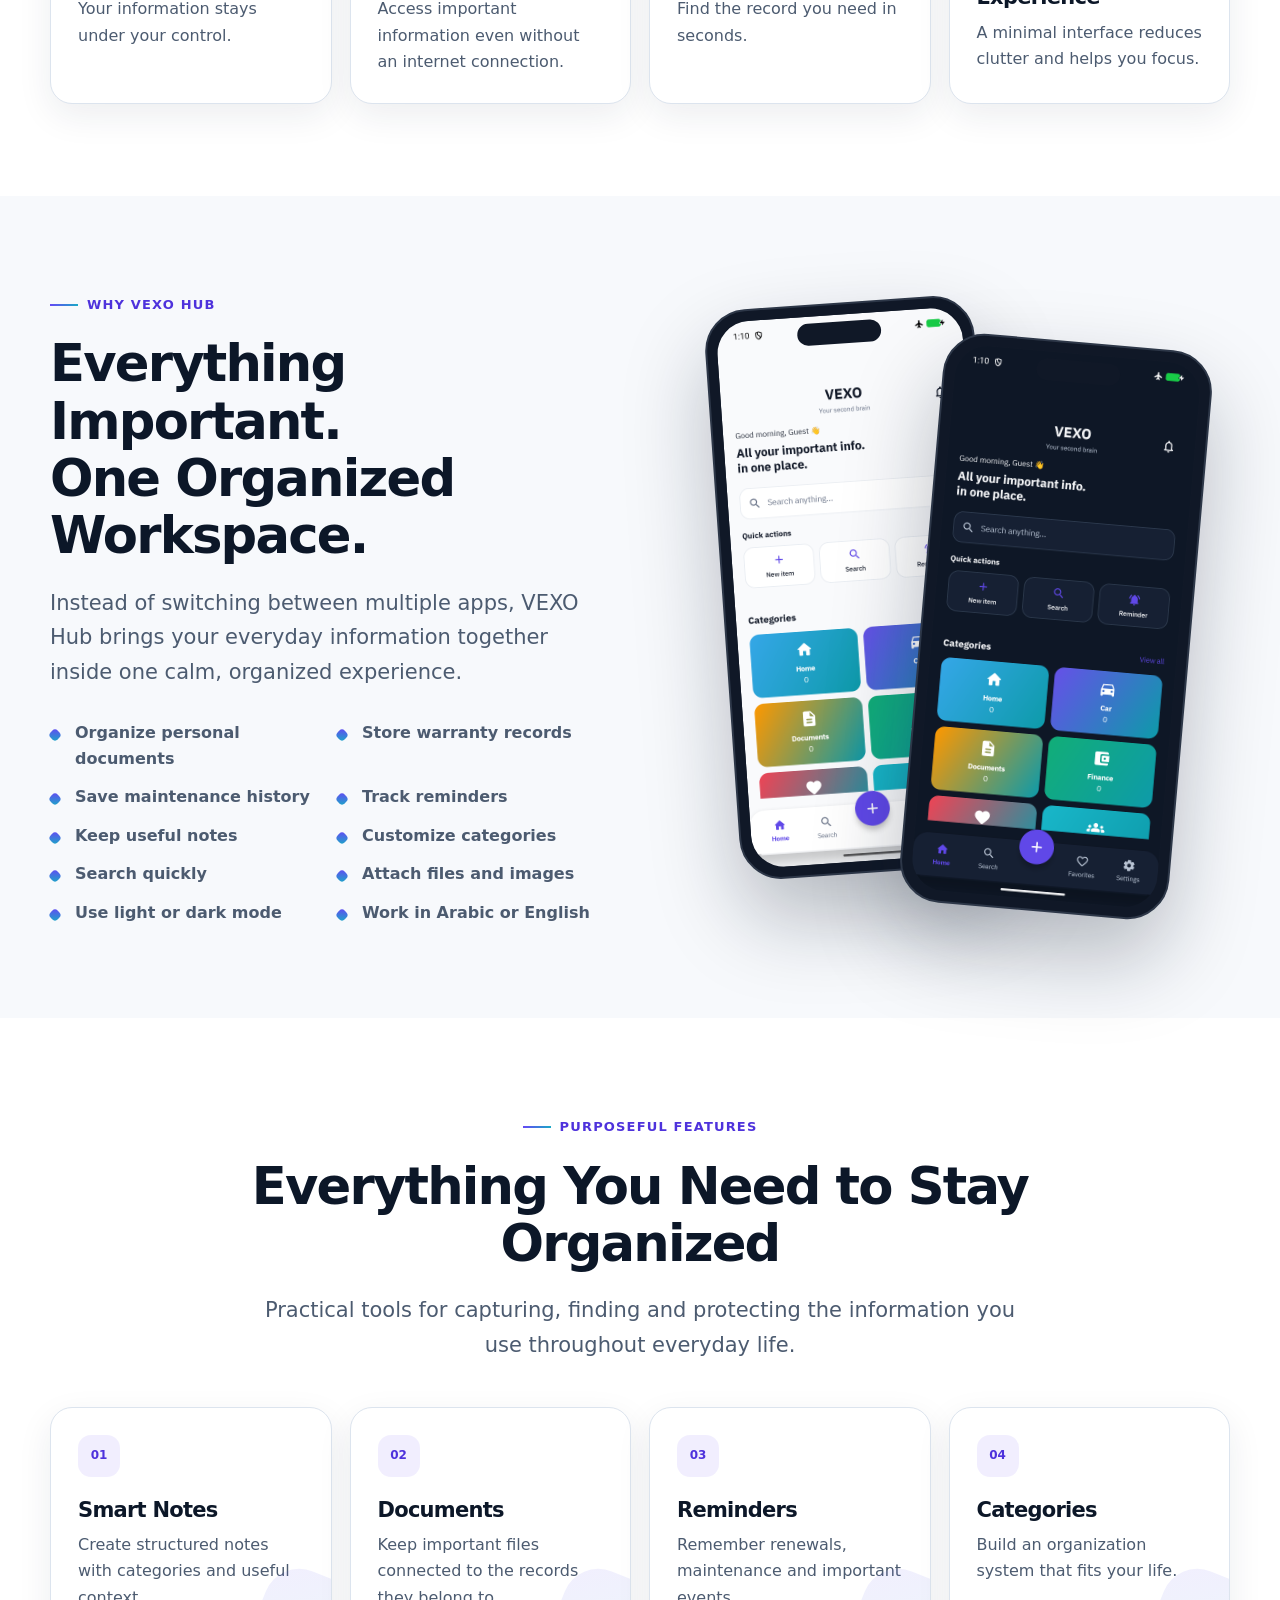
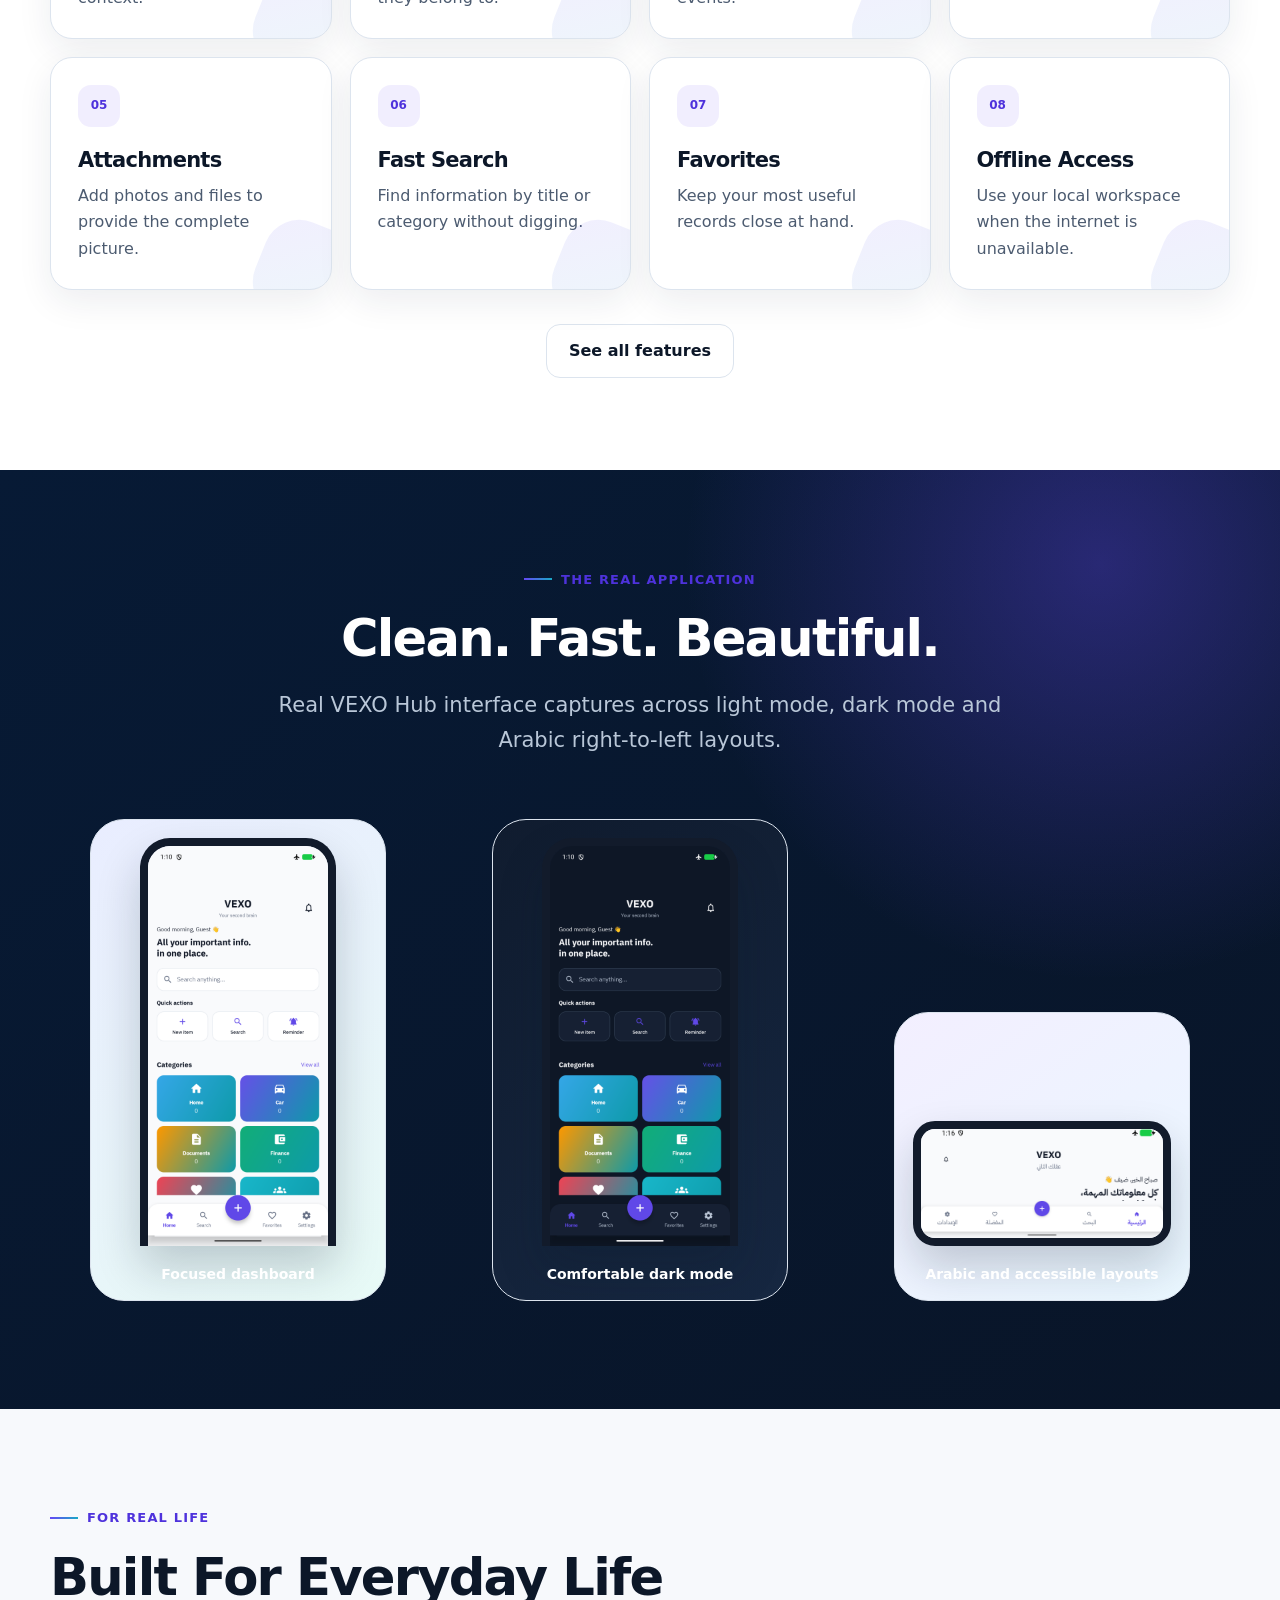
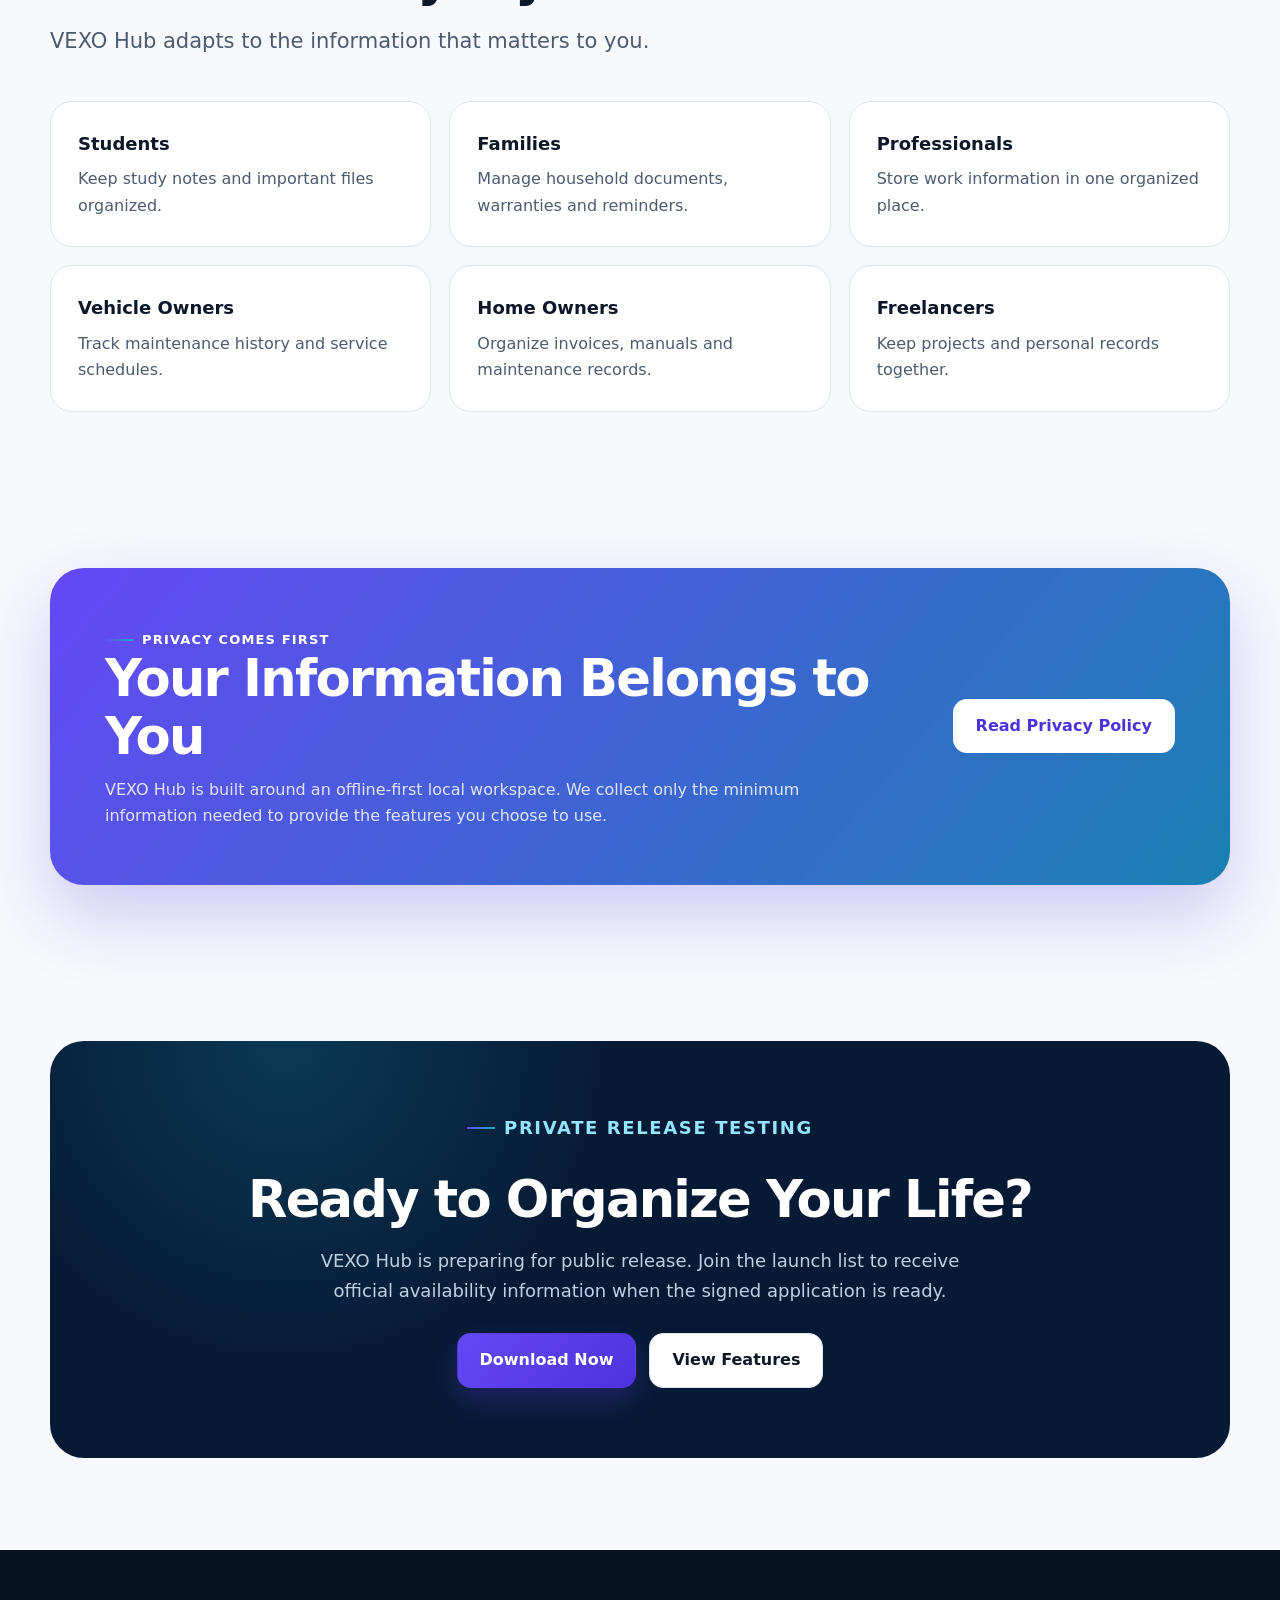
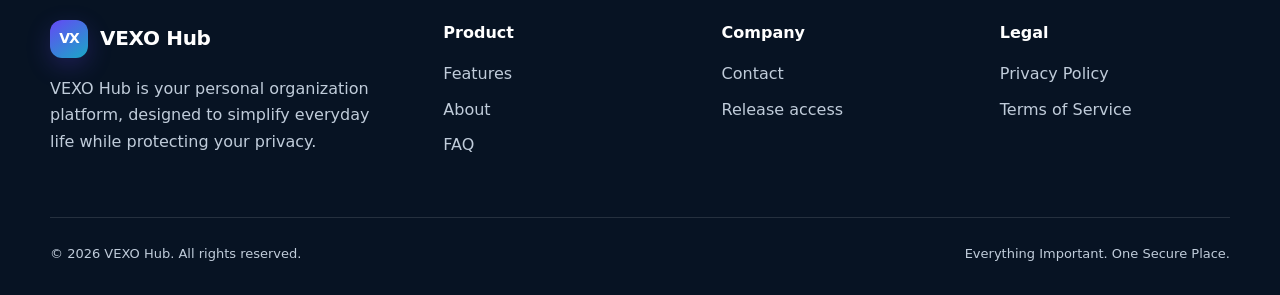
==== commit 09bd2363: "Update index.html" ====
--- a/index.html
+++ b/index.html
@@ -1,6 +1,15 @@
 <!doctype html>
 <html lang="en">
 <head>
+  <!-- Google tag (gtag.js) -->
+<script async src="https://www.googletagmanager.com/gtag/js?id=G-ZB5SWGV2D3"></script>
+<script>
+  window.dataLayer = window.dataLayer || [];
+  function gtag(){dataLayer.push(arguments);}
+  gtag('js', new Date());
+
+  gtag('config', 'G-ZB5SWGV2D3');
+</script>
   <meta charset="utf-8">
   <meta name="viewport" content="width=device-width, initial-scale=1">
   <title>VEXO Hub | Organize Your Life in One Secure Place</title>
--- a/css/style.css
+++ b/css/style.css
@@ -371,9 +371,9 @@
 
 .phone img {
   width: 100%;
-  aspect-ratio: 9 / 19.6;
-  object-fit: cover;
-  object-position: top;
+  height: auto;
+  aspect-ratio: auto;
+  object-fit: contain;
   border-radius: 33px;
 }
 
@@ -602,10 +602,10 @@
 
 .screen-card img {
   width: 76%;
-  max-height: 530px;
+  height: auto;
+  max-height: none;
   margin-inline: auto;
-  object-fit: cover;
-  object-position: top;
+  object-fit: contain;
   border: 8px solid #121b2b;
   border-bottom: 0;
   border-radius: 30px 30px 0 0;
@@ -614,6 +614,9 @@
 
 .screen-card.landscape img {
   width: 100%;
+  height: auto;
+  aspect-ratio: auto;
+  object-fit: contain;
   margin-top: 90px;
   border-bottom: 8px solid #121b2b;
   border-radius: 22px;
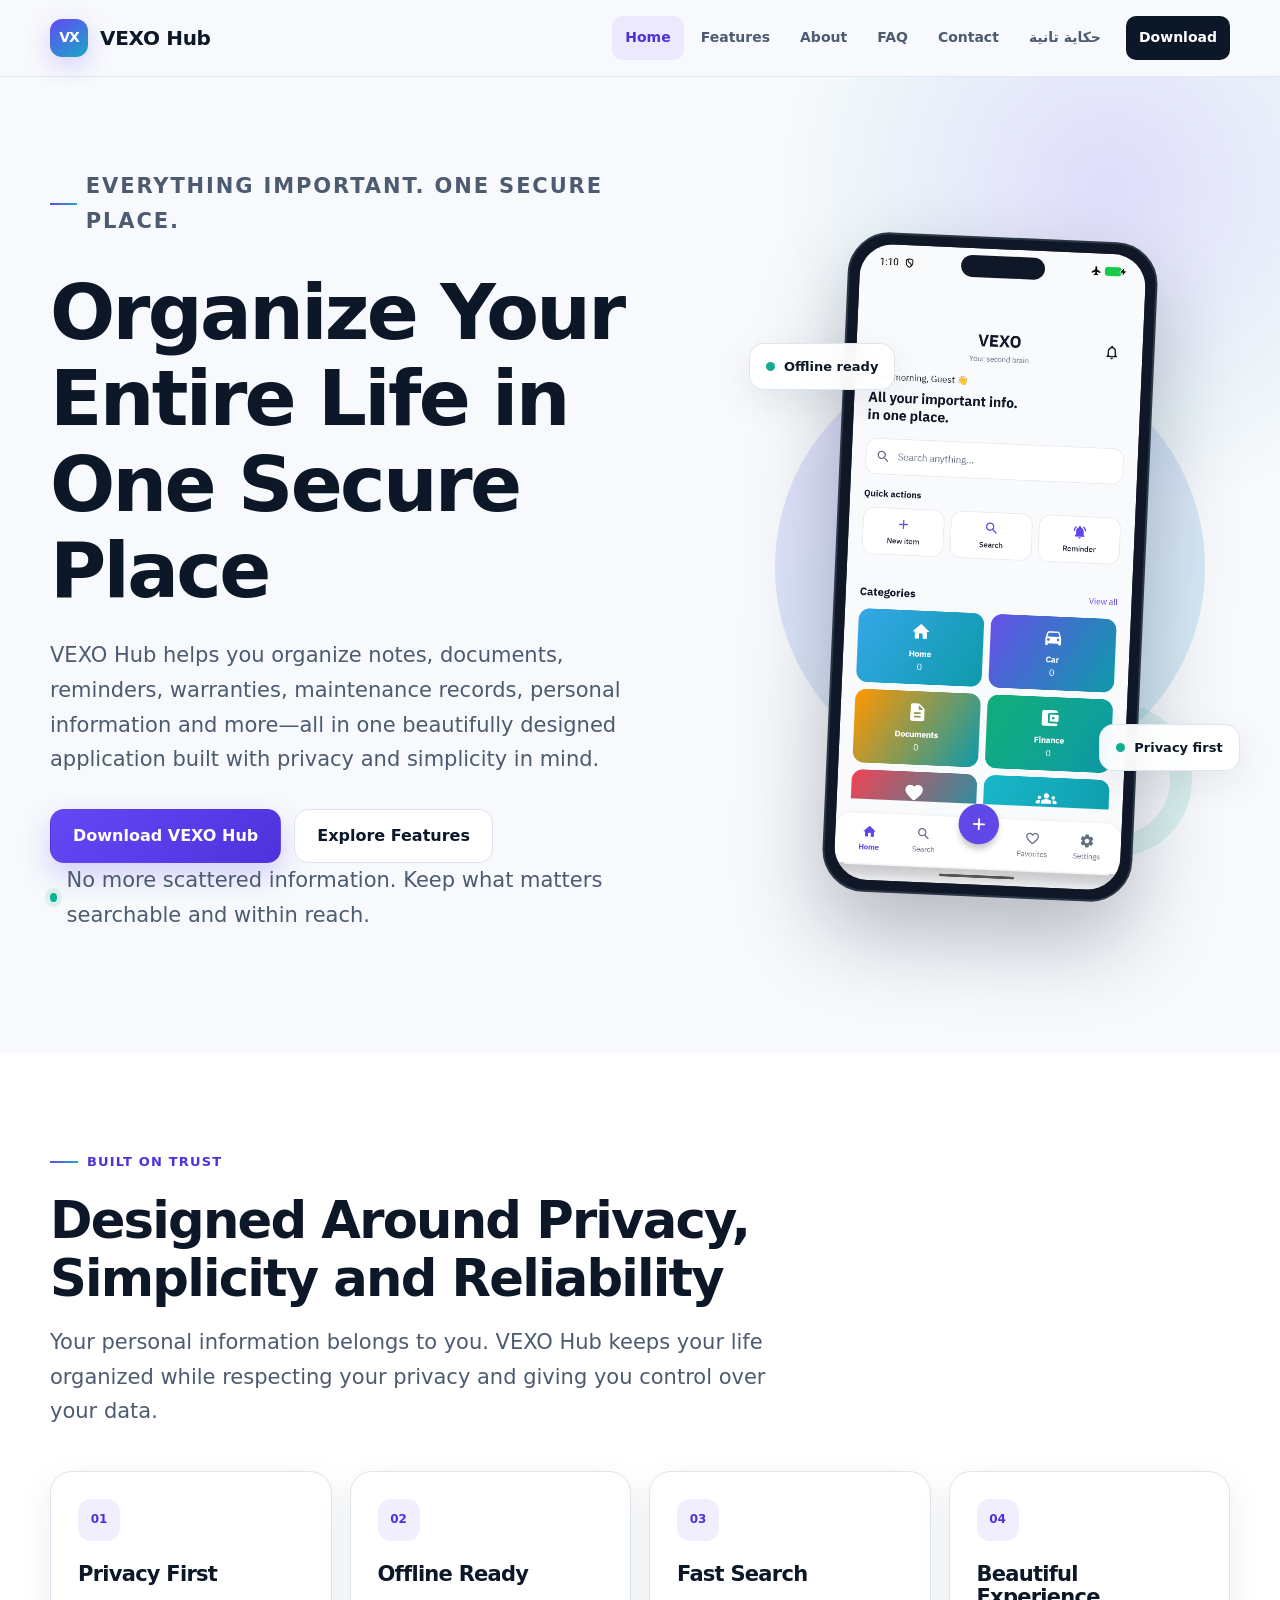
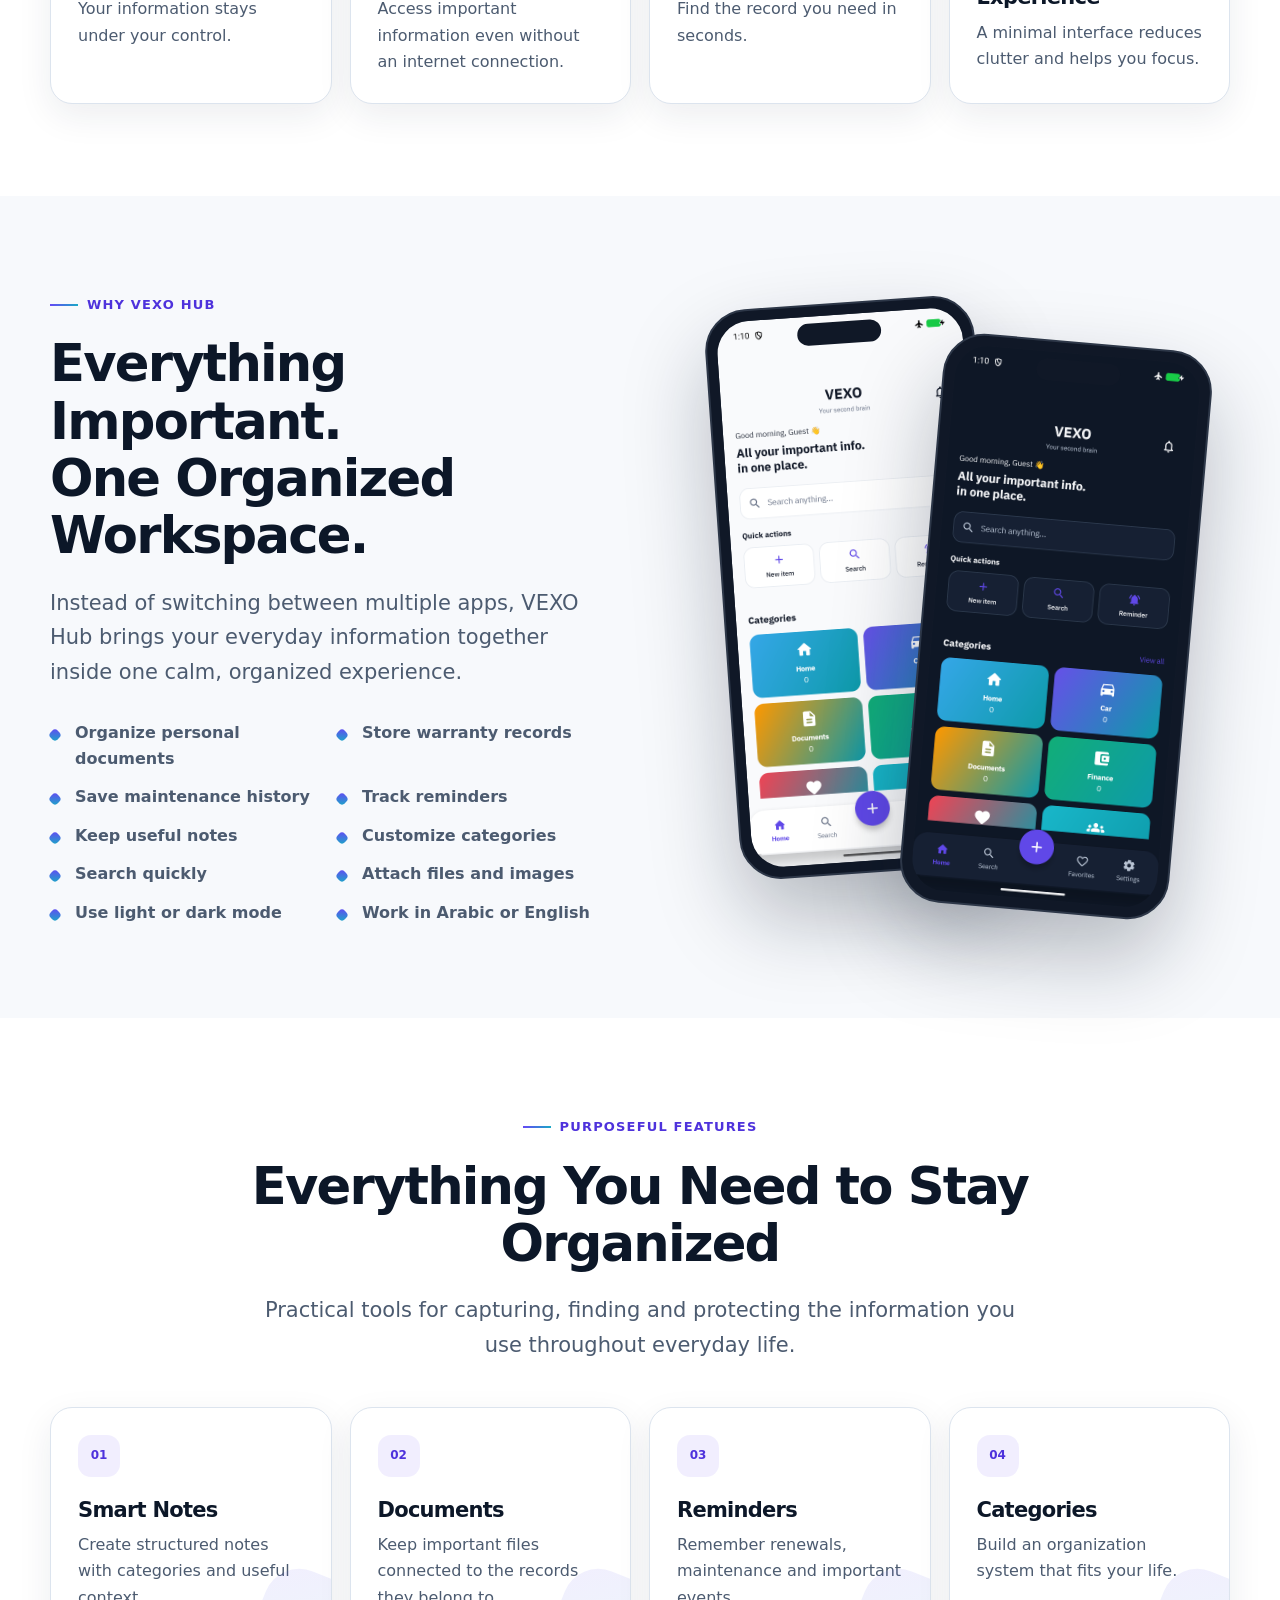
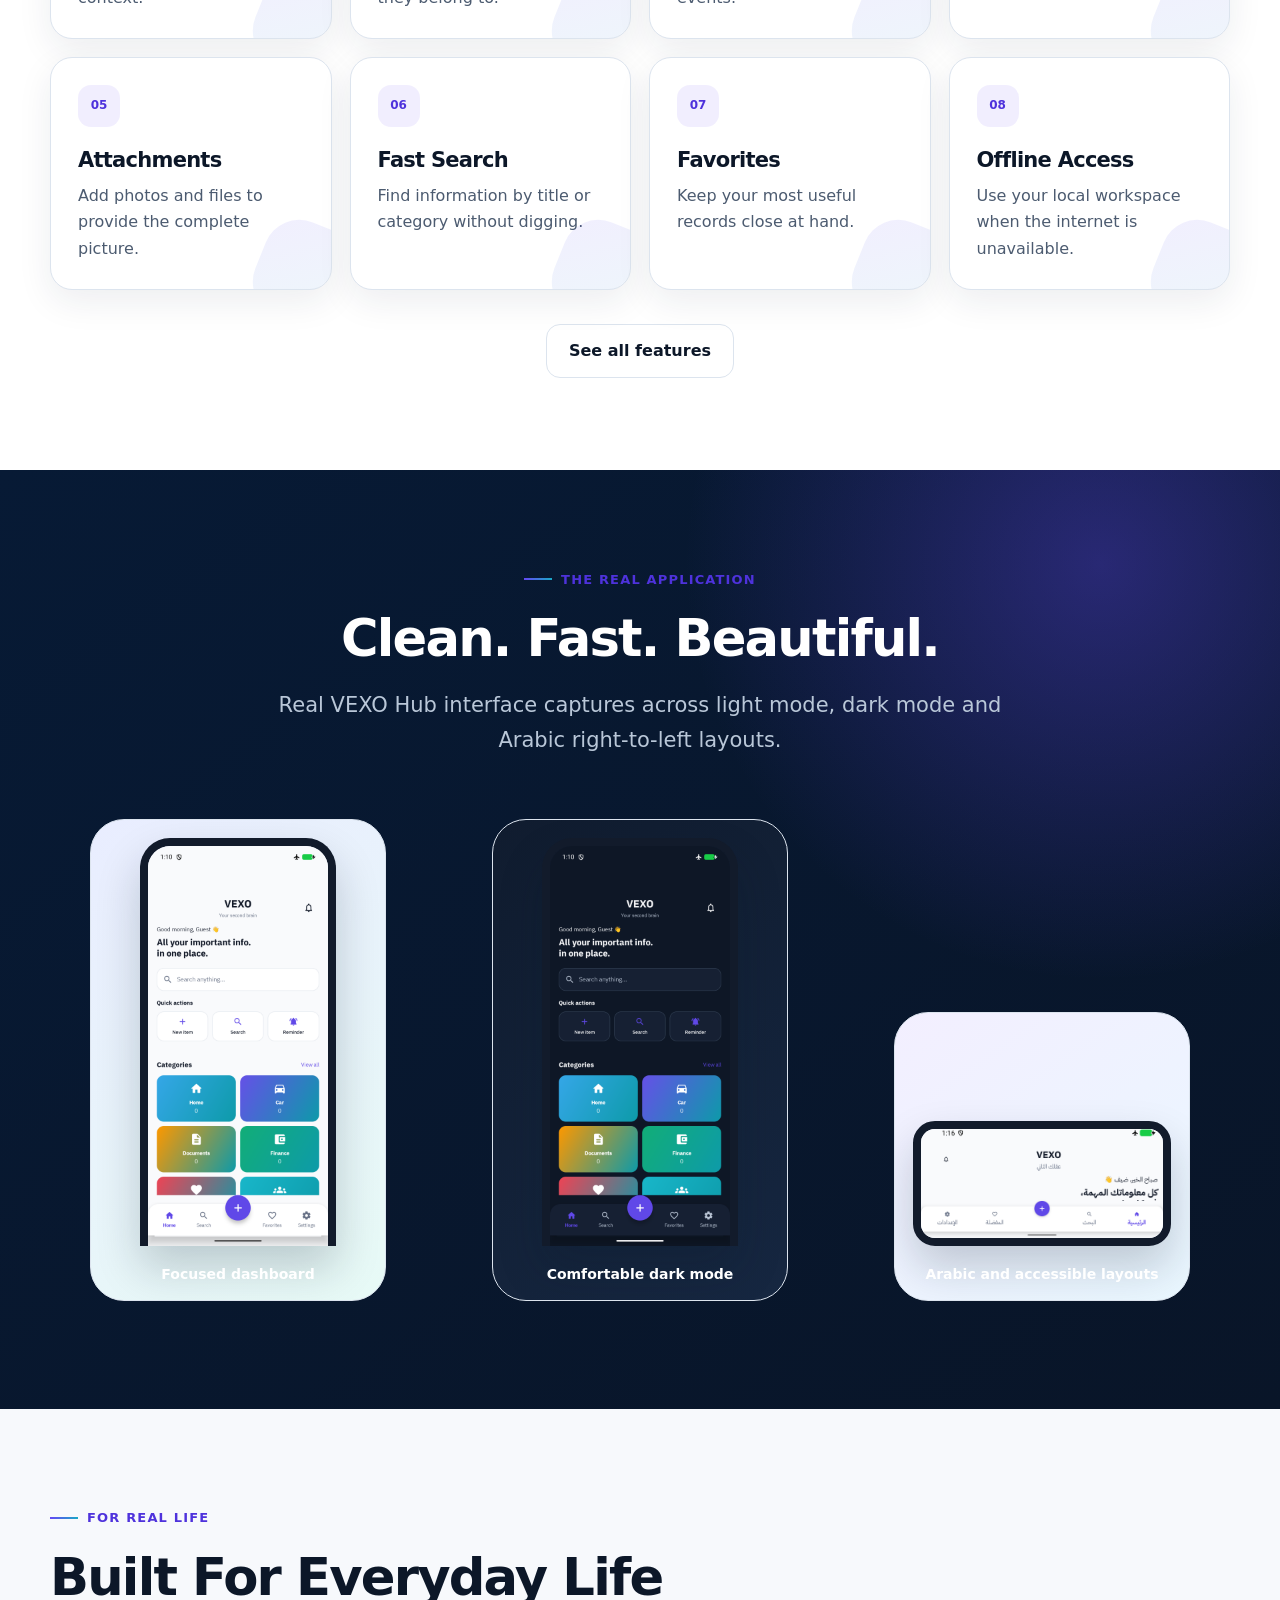
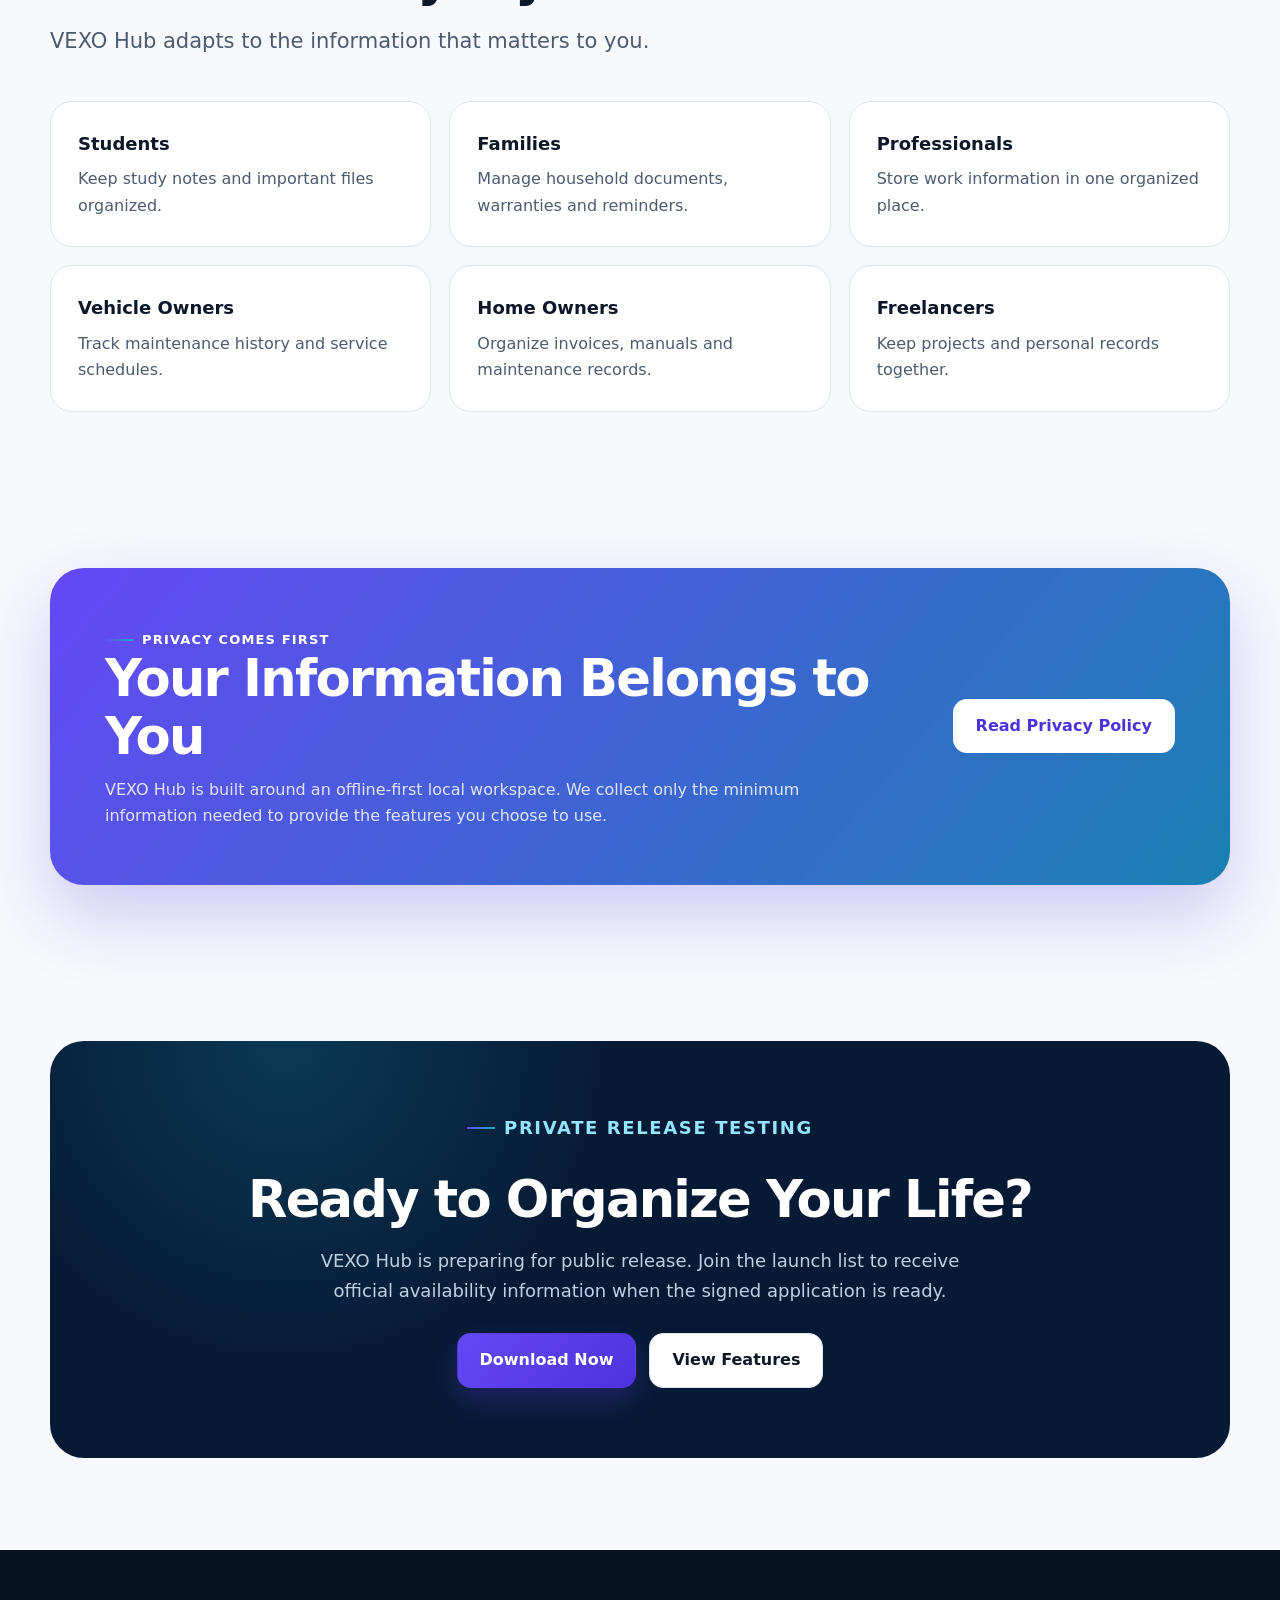
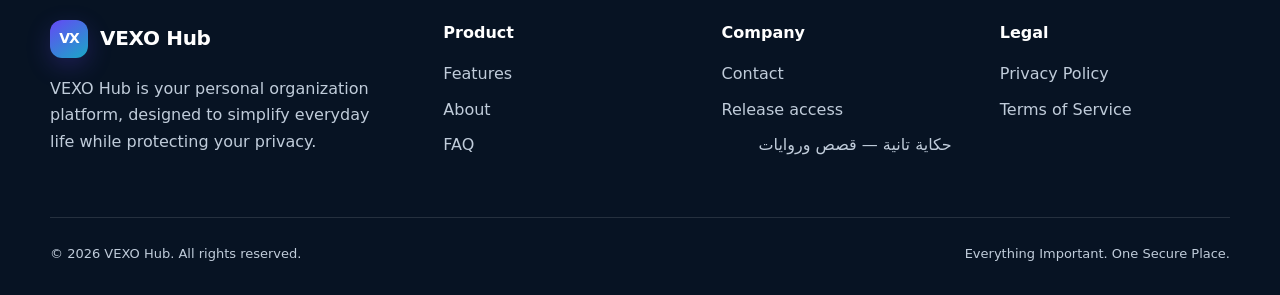
==== commit 4fd5ae21: "Add Hekaya Tanya Arabic fiction library and reader" ====
--- a/index.html
+++ b/index.html
@@ -44,6 +44,7 @@
         <a href="about.html">About</a>
         <a href="faq.html">FAQ</a>
         <a href="contact.html">Contact</a>
+        <a href="stories/" lang="ar" dir="rtl">حكاية تانية</a>
         <a class="nav-cta" href="contact.html#download">Download</a>
       </nav>
     </div>
@@ -239,7 +240,7 @@
           <p>VEXO Hub is your personal organization platform, designed to simplify everyday life while protecting your privacy.</p>
         </div>
         <div class="footer-col"><strong>Product</strong><a href="features.html">Features</a><a href="about.html">About</a><a href="faq.html">FAQ</a></div>
-        <div class="footer-col"><strong>Company</strong><a href="contact.html">Contact</a><a href="contact.html#download">Release access</a></div>
+        <div class="footer-col"><strong>Company</strong><a href="contact.html">Contact</a><a href="contact.html#download">Release access</a><a href="stories/" lang="ar" dir="rtl">حكاية تانية — قصص وروايات</a></div>
         <div class="footer-col"><strong>Legal</strong><a href="privacy.html">Privacy Policy</a><a href="terms.html">Terms of Service</a></div>
       </div>
       <div class="footer-bottom">
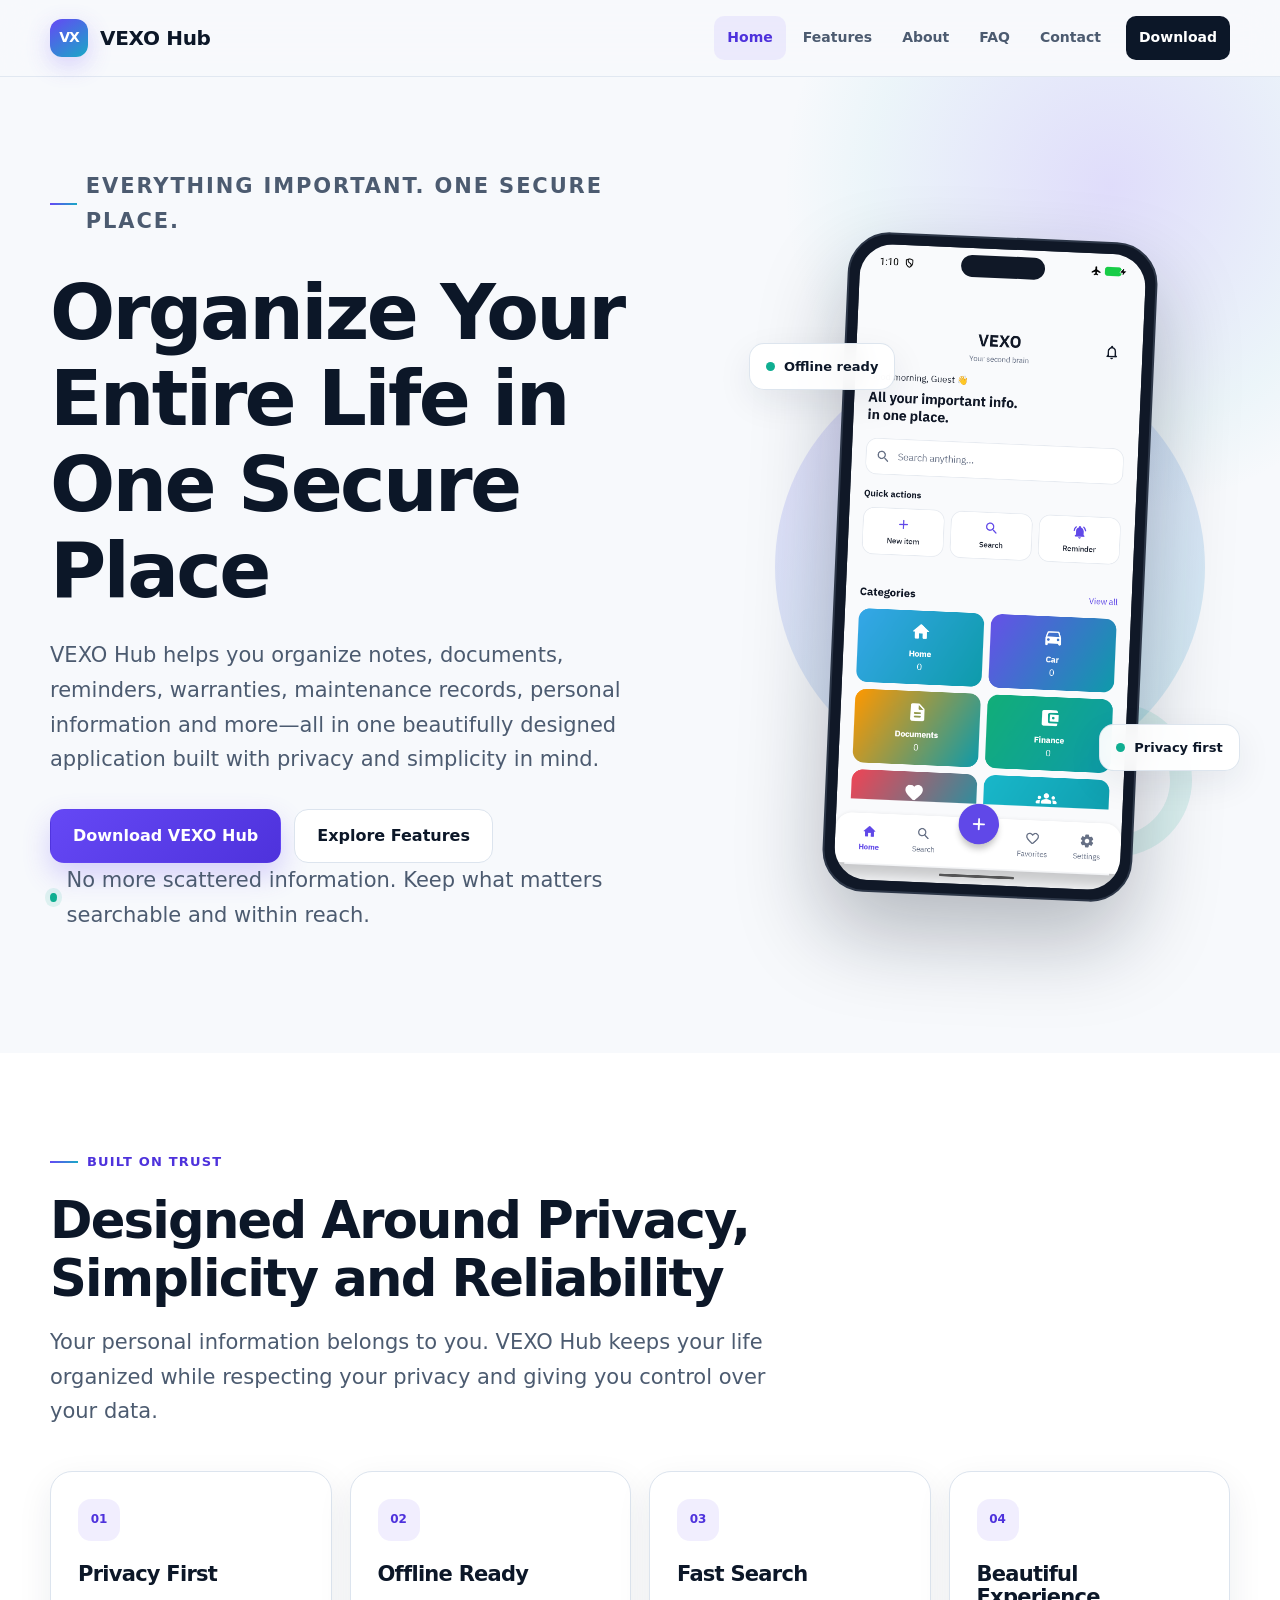
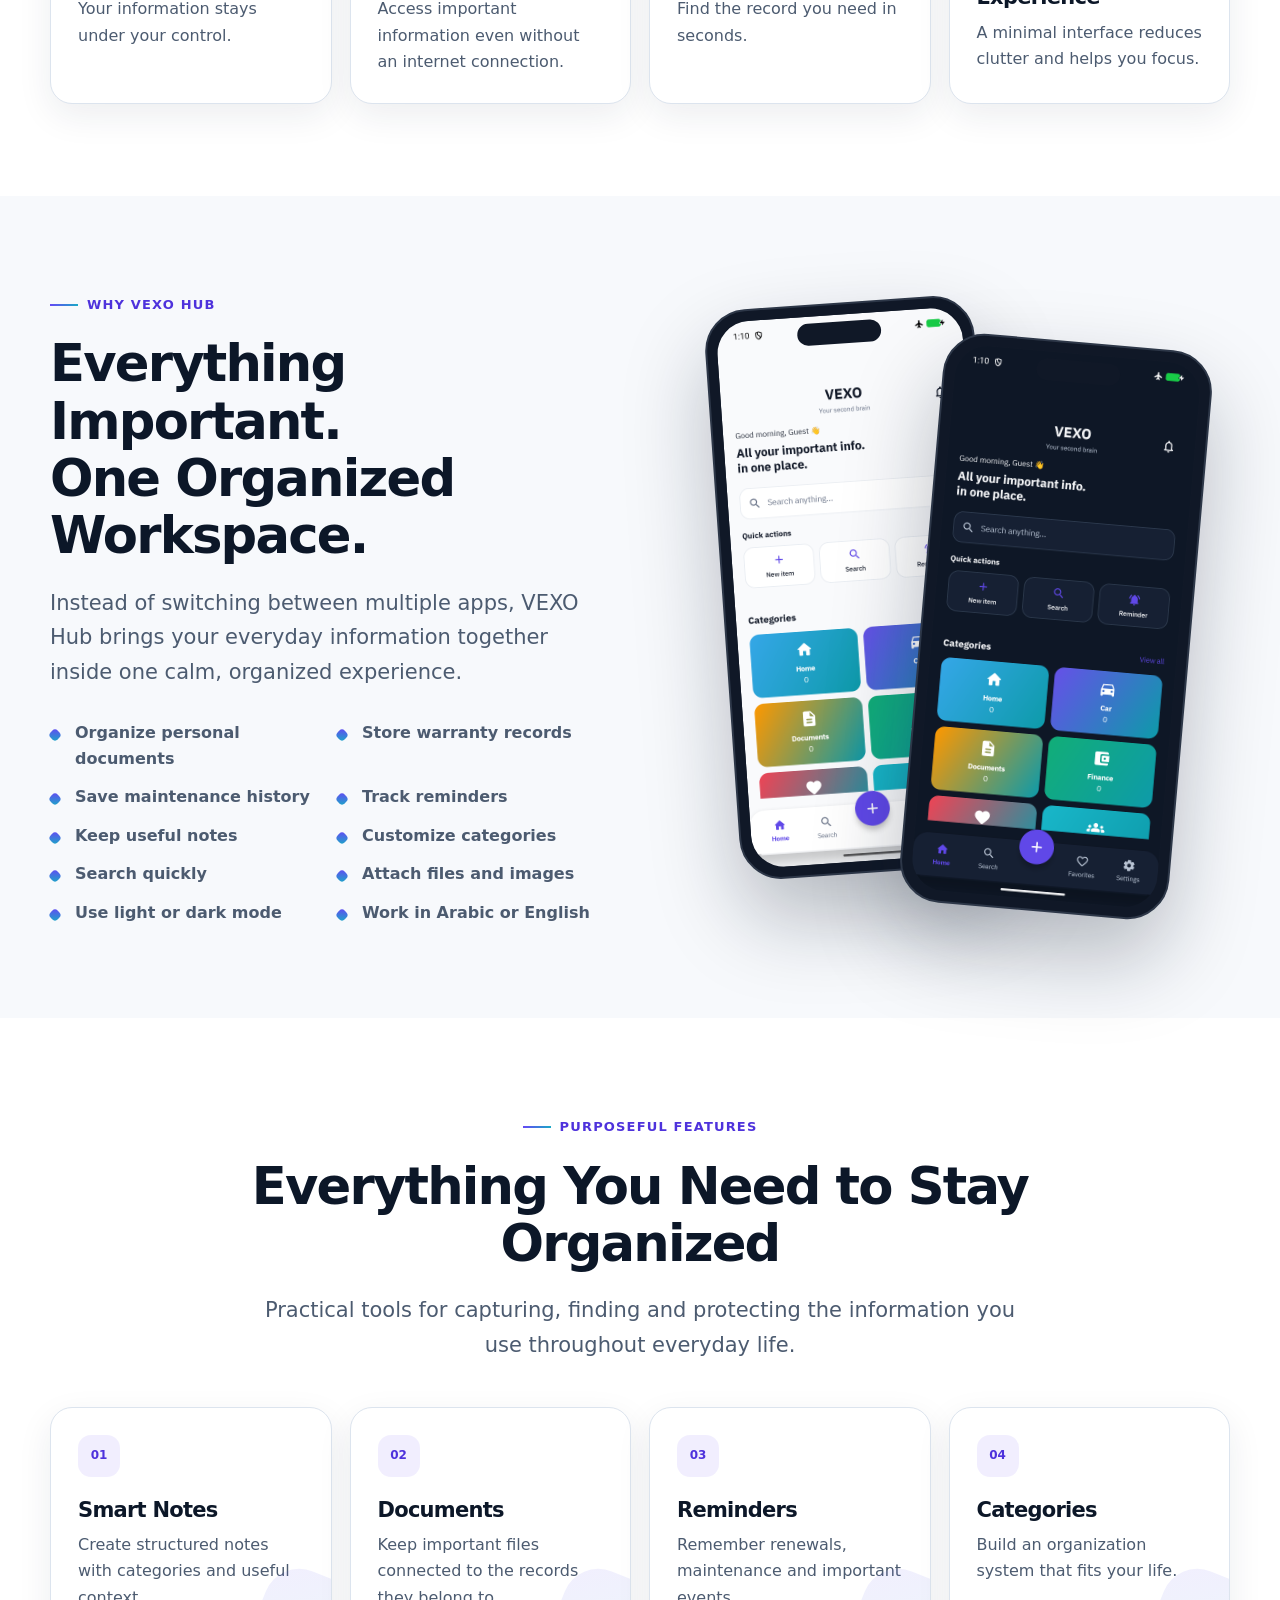
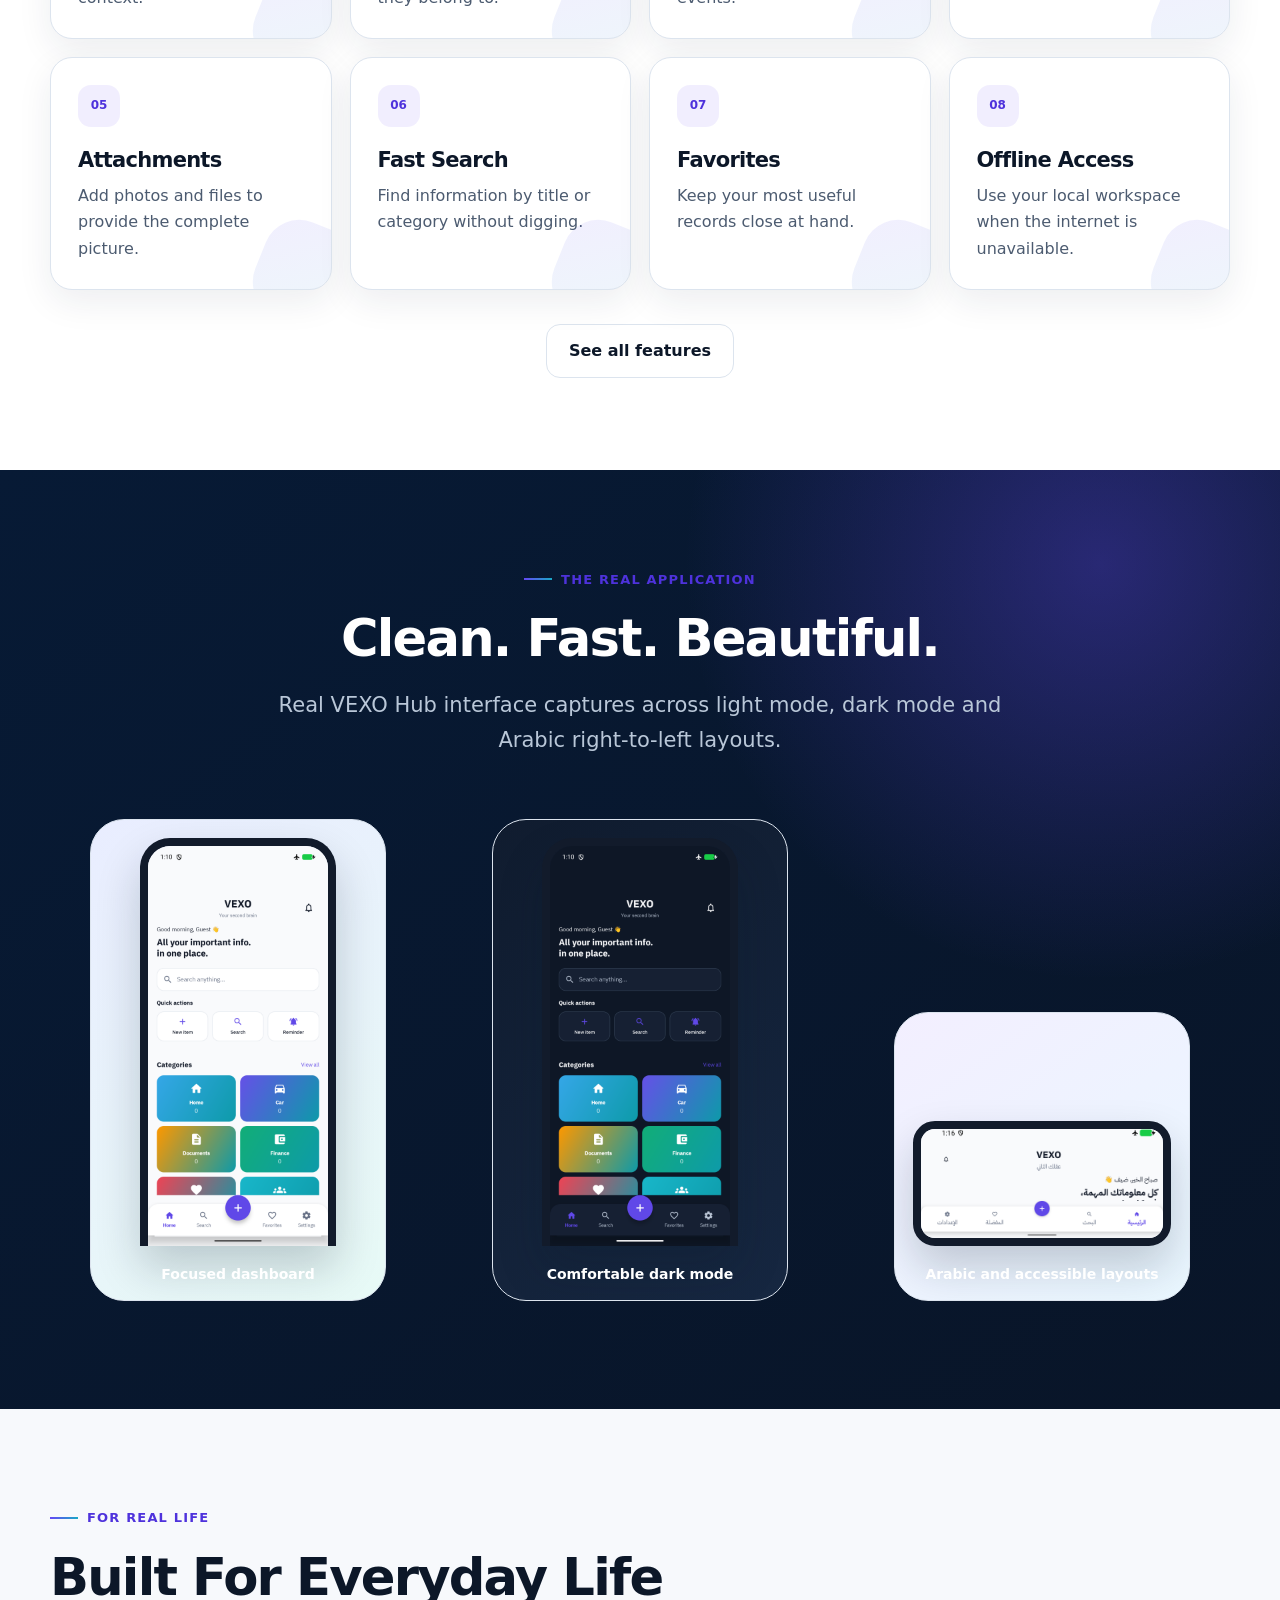
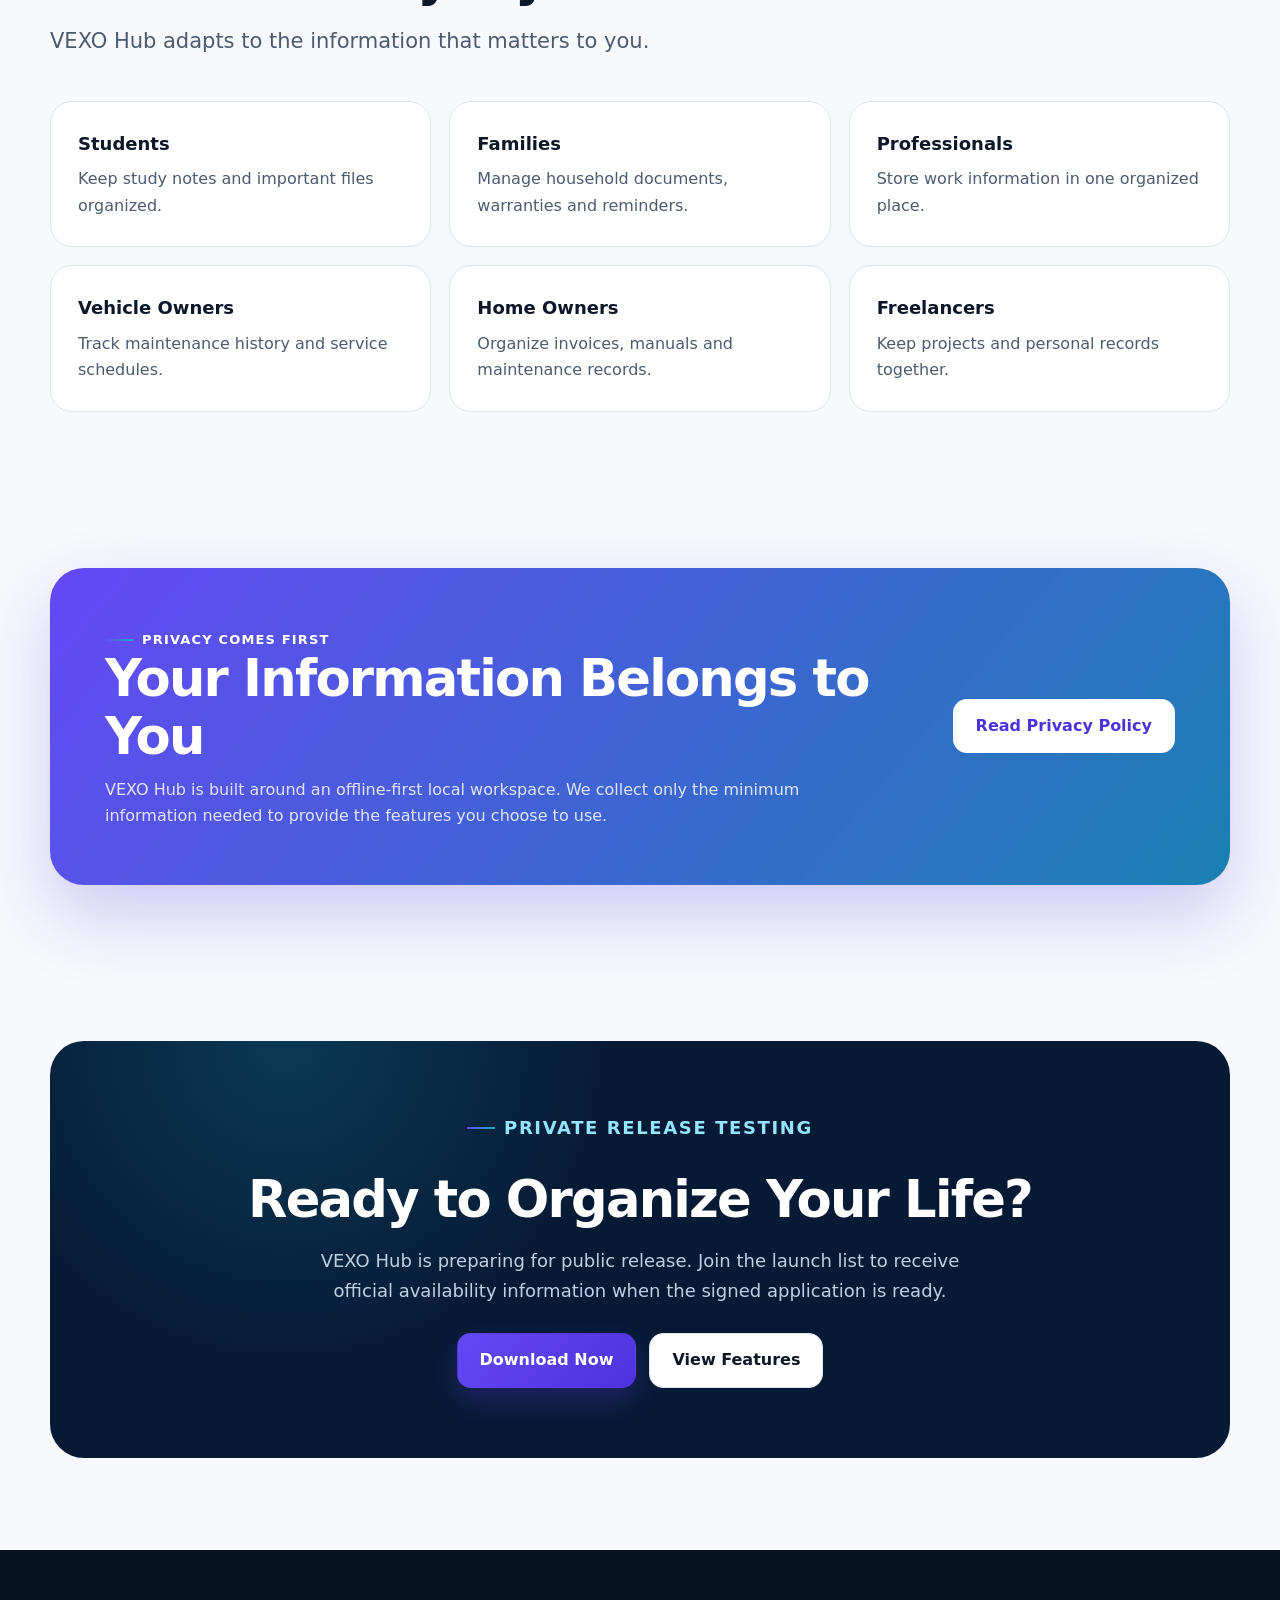
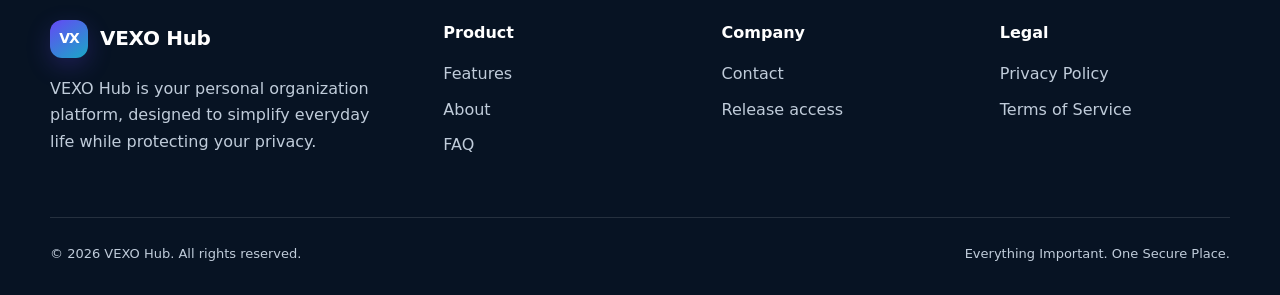
==== commit 38d1e21e: "Separate Hekaya Tanya and VEXO Hub public navigation and branding" ====
--- a/index.html
+++ b/index.html
@@ -44,7 +44,6 @@
         <a href="about.html">About</a>
         <a href="faq.html">FAQ</a>
         <a href="contact.html">Contact</a>
-        <a href="stories/" lang="ar" dir="rtl">حكاية تانية</a>
         <a class="nav-cta" href="contact.html#download">Download</a>
       </nav>
     </div>
@@ -240,7 +239,7 @@
           <p>VEXO Hub is your personal organization platform, designed to simplify everyday life while protecting your privacy.</p>
         </div>
         <div class="footer-col"><strong>Product</strong><a href="features.html">Features</a><a href="about.html">About</a><a href="faq.html">FAQ</a></div>
-        <div class="footer-col"><strong>Company</strong><a href="contact.html">Contact</a><a href="contact.html#download">Release access</a><a href="stories/" lang="ar" dir="rtl">حكاية تانية — قصص وروايات</a></div>
+        <div class="footer-col"><strong>Company</strong><a href="contact.html">Contact</a><a href="contact.html#download">Release access</a></div>
         <div class="footer-col"><strong>Legal</strong><a href="privacy.html">Privacy Policy</a><a href="terms.html">Terms of Service</a></div>
       </div>
       <div class="footer-bottom">
